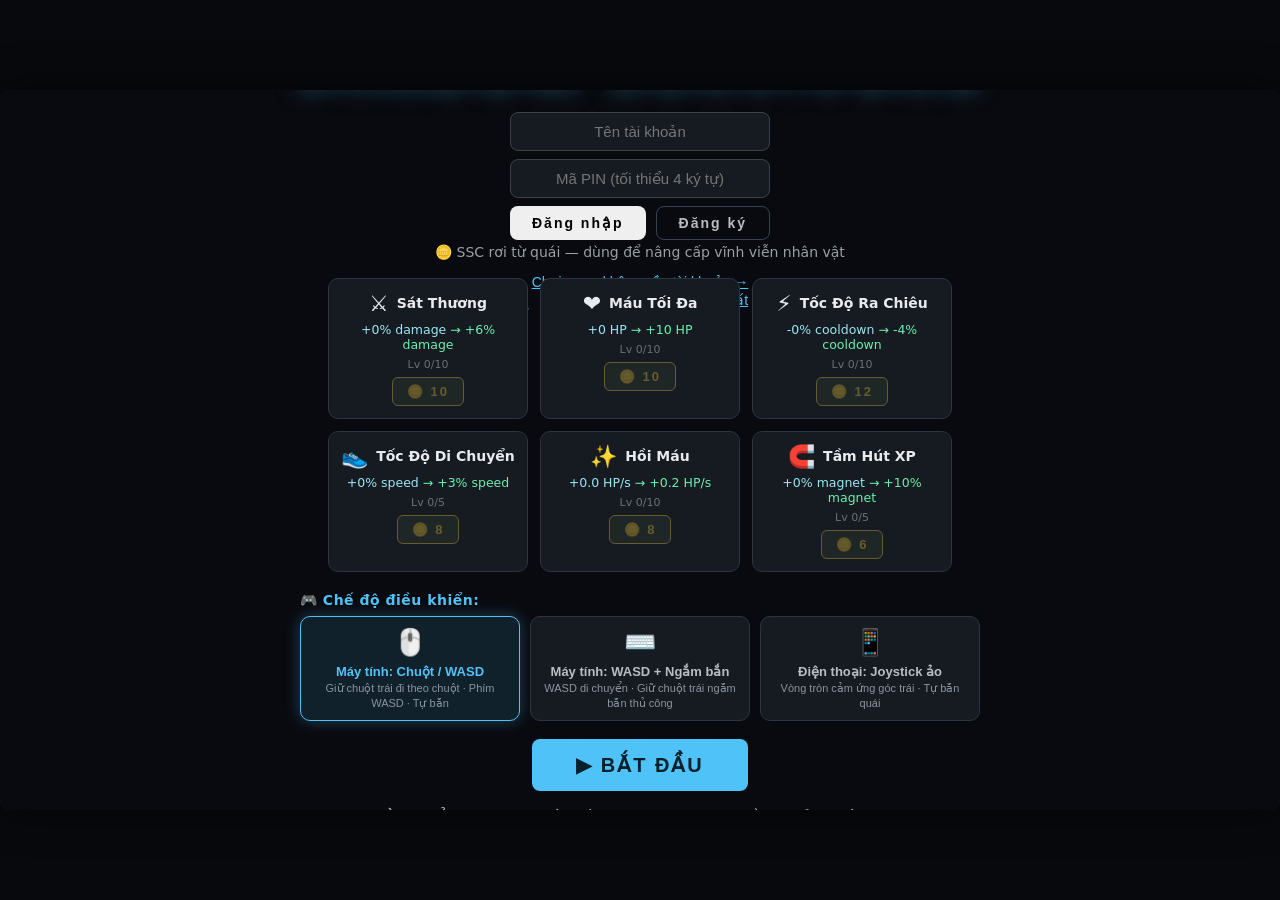
==== index.html @ b8d8a04b "Add files via upload" ====
<!DOCTYPE html>
<html lang="vi">
<head>
  <meta charset="UTF-8" />
  <meta name="viewport" content="width=device-width, initial-scale=1.0" />
  <title>Shadow Survivors — 2D Survival</title>
  <link rel="stylesheet" href="css/style.css" />
</head>
<body>
  <div id="game-wrap">
    <canvas id="game" width="1280" height="720"></canvas>

    <!-- Nút Tạm dừng trên HUD (đặc biệt tiện lợi cho Mobile) -->
    <button id="btn-mobile-pause" class="hud-pause-btn hidden" title="Tạm dừng / Tiếp tục">⏸️</button>

    <!-- Vòng tròn điều khiển ảo (Virtual Joystick) cho Điện thoại -->
    <div id="joystick-zone" class="hidden">
      <div id="joystick-base">
        <div id="joystick-stick"></div>
      </div>
    </div>

    <!-- MENU CHÍNH: tài khoản + shop nâng cấp vĩnh viễn -->
    <div id="overlay-menu" class="overlay menu">
      <h1>SHADOW SURVIVORS</h1>

      <!-- Khu vực tài khoản -->
      <div id="account-panel">
        <!-- Chưa đăng nhập: form đăng nhập / đăng ký -->
        <div id="login-form">
          <input id="inp-username" placeholder="Tên tài khoản" maxlength="16" autocomplete="off" />
          <input id="inp-pin" type="password" placeholder="Mã PIN (tối thiểu 4 ký tự)" maxlength="8" />
          <div class="auth-buttons">
            <button id="btn-login" class="btn small">Đăng nhập</button>
            <button id="btn-register" class="btn small ghost">Đăng ký</button>
          </div>
          <p id="auth-msg"></p>
          <button id="btn-guest" class="link-btn">Chơi ngay, không cần tài khoản →</button>
        </div>

        <!-- Đã đăng nhập: thông tin + SSC -->
        <div id="account-info" class="hidden">
          <span class="acc-line">
            👤 <b id="acc-name"></b>
            &nbsp;·&nbsp;
            <span class="ssc-badge">🪙 <b id="acc-ssc">0</b> SSC</span>
          </span>
          <button id="btn-logout" class="link-btn">Đăng xuất</button>
        </div>
      </div>

      <!-- Shop nâng cấp vĩnh viễn -->
      <p class="sub" id="shop-note">🪙 SSC rơi từ quái — dùng để nâng cấp vĩnh viễn nhân vật</p>
      <div id="meta-shop"></div>

      <!-- Tùy chọn Chế độ Điều khiển -->
      <div id="control-selector">
        <span class="control-title">🎮 Chế độ điều khiển:</span>
        <div class="control-grid">
          <button type="button" class="ctrl-card" data-mode="mouse_wasd">
            <span class="ctrl-icon">🖱️</span>
            <div class="ctrl-body">
              <span class="ctrl-name">Máy tính: Chuột / WASD</span>
              <span class="ctrl-desc">Giữ chuột trái đi theo chuột · Phím WASD · Tự bắn</span>
            </div>
          </button>
          <button type="button" class="ctrl-card" data-mode="wasd_aim">
            <span class="ctrl-icon">⌨️</span>
            <div class="ctrl-body">
              <span class="ctrl-name">Máy tính: WASD + Ngắm bắn</span>
              <span class="ctrl-desc">WASD di chuyển · Giữ chuột trái ngắm bắn thủ công</span>
            </div>
          </button>
          <button type="button" class="ctrl-card" data-mode="touch_joystick">
            <span class="ctrl-icon">📱</span>
            <div class="ctrl-body">
              <span class="ctrl-name">Điện thoại: Joystick ảo</span>
              <span class="ctrl-desc">Vòng tròn cảm ứng góc trái · Tự bắn quái</span>
            </div>
          </button>
        </div>
      </div>

      <button id="btn-start" class="btn primary">▶ BẮT ĐẦU</button>

      <ul class="guide">
        <li><b>Điều khiển:</b> Đi theo chuột trái / WASD (PC) hoặc Cần gạt ảo (Điện thoại)</li>
        <li><b>P / Esc / Nút ⏸️</b> — Tạm dừng · <b>Skills ⚡💥🌀⏳</b> — Tự kích hoạt khi học từ Level Up</li>
      </ul>
    </div>

    <!-- Bảng chọn nâng cấp khi lên cấp -->
    <div id="overlay-levelup" class="overlay hidden">
      <h2>⬆️ LEVEL UP!</h2>
      <p class="sub">Chọn 1 trong 3 nâng cấp</p>
      <div id="upgrade-cards"></div>
      <p class="hint">Nhấn <b>1</b> / <b>2</b> / <b>3</b> để chọn nhanh</p>
    </div>

    <!-- Màn hình Game Over -->
    <div id="overlay-gameover" class="overlay hidden">
      <h1 class="danger">GAME OVER</h1>
      <p id="go-stats"></p>
      <div class="go-buttons">
        <button id="btn-restart" class="btn primary">CHƠI LẠI</button>
        <button id="btn-menu" class="btn ghost">🏠 VỀ MENU</button>
      </div>
    </div>
  </div>

  <!-- Thứ tự load script quan trọng: config -> utils -> input -> entities -> systems -> ui -> game -->
  <script src="js/config.js"></script>
  <script src="js/utils.js"></script>
  <script src="js/input.js"></script>
  <script src="js/systems/sprites.js"></script>
  <script src="js/entities/projectile.js"></script>
  <script src="js/entities/gem.js"></script>
  <script src="js/entities/coin.js"></script>
  <script src="js/entities/enemy.js"></script>
  <script src="js/entities/player.js"></script>
  <script src="js/systems/spawner.js"></script>
  <script src="js/systems/skills.js"></script>
  <script src="js/systems/meta.js"></script>
  <script src="js/systems/save.js"></script>
  <script src="js/systems/upgrades.js"></script>
  <script src="js/ui.js"></script>
  <script src="js/game.js"></script>
</body>
</html>
---- css/style.css ----
* {
  margin: 0;
  padding: 0;
  box-sizing: border-box;
}

body {
  background: #07090d;
  color: #e8eaed;
  font-family: "Segoe UI", system-ui, sans-serif;
  min-height: 100vh;
  display: flex;
  align-items: center;
  justify-content: center;
  overflow: hidden;
}

#game-wrap {
  position: relative;
  touch-action: none;
  user-select: none;
  -webkit-user-select: none;
}

canvas {
  display: block;
  background: #101418;
  border-radius: 10px;
  box-shadow: 0 0 40px rgba(0, 0, 0, 0.6);
  /* Giữ tỉ lệ 16:9, fit vừa cửa sổ */
  width: min(100vw, calc(100vh * 16 / 9));
  height: auto;
  cursor: crosshair;
  touch-action: none;
}

/* ===== Overlay chung (start / levelup / gameover) ===== */
.overlay {
  position: absolute;
  inset: 0;
  z-index: 10;
  display: flex;
  flex-direction: column;
  align-items: center;
  justify-content: center;
  gap: 18px;
  text-align: center;
  background: rgba(8, 10, 14, 0.88);
  border-radius: 10px;
  padding: 24px;
}

.overlay.hidden {
  display: none;
}

.overlay h1 {
  font-size: 52px;
  letter-spacing: 4px;
  text-shadow: 0 0 24px rgba(79, 195, 247, 0.5);
}

.overlay h1.danger {
  color: #ff5252;
  text-shadow: 0 0 24px rgba(255, 82, 82, 0.5);
}

.overlay h2 {
  font-size: 40px;
  color: #ffd54f;
}

.sub {
  color: #9aa0a6;
  font-size: 17px;
}

.hint {
  color: #6b7075;
  font-size: 14px;
}

.guide {
  list-style: none;
  color: #b8bdc2;
  font-size: 15px;
  line-height: 1.9;
}

.btn {
  padding: 14px 44px;
  font-size: 20px;
  font-weight: bold;
  letter-spacing: 2px;
  border: none;
  border-radius: 8px;
  cursor: pointer;
  transition: transform 0.12s ease, box-shadow 0.12s ease;
}

.btn.primary {
  background: #4fc3f7;
  color: #06202c;
}

.btn.primary:hover {
  transform: scale(1.06);
  box-shadow: 0 0 24px rgba(79, 195, 247, 0.6);
}

/* ===== Thẻ nâng cấp (Level Up) ===== */
#upgrade-cards {
  display: flex;
  gap: 18px;
  margin: 10px 0;
}

.card {
  width: 210px;
  padding: 22px 16px;
  display: flex;
  flex-direction: column;
  align-items: center;
  gap: 10px;
  background: #161b22;
  border: 2px solid #2c3440;
  border-radius: 12px;
  color: #e8eaed;
  cursor: pointer;
  transition: transform 0.12s ease, border-color 0.12s ease, box-shadow 0.12s ease;
}

.card:hover {
  transform: translateY(-6px);
  border-color: #4fc3f7;
  box-shadow: 0 8px 30px rgba(79, 195, 247, 0.25);
}

.card-key {
  font-size: 12px;
  color: #6b7075;
  border: 1px solid #3a424e;
  border-radius: 4px;
  padding: 2px 8px;
}

.card-icon {
  font-size: 40px;
}

.card-name {
  font-size: 18px;
  font-weight: bold;
}

.card-desc {
  font-size: 14px;
  color: #9aa0a6;
  line-height: 1.5;
}

/* ================= MENU CHÍNH (tài khoản + shop SSC) ================= */
.overlay.menu {
  gap: 12px;
  overflow-y: auto;
}

#account-panel {
  min-height: 120px;
}

#login-form {
  display: flex;
  flex-direction: column;
  align-items: center;
  gap: 8px;
}

#login-form input {
  width: 260px;
  padding: 10px 14px;
  font-size: 15px;
  color: #e8eaed;
  background: #161b22;
  border: 1px solid #3a424e;
  border-radius: 8px;
  outline: none;
  text-align: center;
}

#login-form input:focus {
  border-color: #4fc3f7;
}

.auth-buttons {
  display: flex;
  gap: 10px;
}

.btn.small {
  padding: 8px 22px;
  font-size: 14px;
}

.btn.ghost {
  background: transparent;
  color: #b8bdc2;
  border: 1px solid #3a424e;
}

.btn.ghost:hover {
  color: #fff;
  border-color: #4fc3f7;
}

.auth-buttons .btn.small.ghost {
  background: transparent;
  color: #b8bdc2;
  border: 1px solid #3a424e;
}

#auth-msg {
  min-height: 18px;
  color: #ff8a80;
  font-size: 13px;
}

.link-btn {
  background: none;
  border: none;
  color: #4fc3f7;
  font-size: 14px;
  cursor: pointer;
  text-decoration: underline;
}

.link-btn:hover {
  color: #8ad9ff;
}

#account-info {
  display: flex;
  align-items: center;
  gap: 18px;
  font-size: 17px;
}

.acc-line .ssc-badge {
  color: #ffd54f;
  background: rgba(255, 213, 79, 0.12);
  border: 1px solid rgba(255, 213, 79, 0.4);
  border-radius: 20px;
  padding: 3px 14px;
}

#shop-note {
  font-size: 14px;
}

#meta-shop {
  display: grid;
  grid-template-columns: repeat(3, 200px);
  gap: 12px;
  margin: 6px 0 4px;
}

.shop-card {
  display: flex;
  flex-direction: column;
  align-items: center;
  gap: 6px;
  padding: 12px 10px;
  background: #161b22;
  border: 1px solid #2c3440;
  border-radius: 10px;
}

.shop-card .shop-head {
  display: flex;
  align-items: center;
  gap: 8px;
}

.shop-icon {
  font-size: 22px;
}

.shop-name {
  font-weight: bold;
  font-size: 14px;
}

.shop-effect {
  font-size: 12.5px;
  color: #9ae6f2;
}

.shop-effect .next {
  color: #69f0ae;
}

.shop-lv {
  font-size: 11px;
  color: #6b7075;
}

.btn.buy {
  padding: 6px 14px;
  font-size: 13px;
  background: #2e3b2e;
  color: #ffd54f;
  border: 1px solid #ffd54f;
  border-radius: 6px;
}

.btn.buy:hover:not(:disabled) {
  background: #ffd54f;
  color: #201a00;
}

.btn.buy:disabled {
  opacity: 0.35;
  cursor: not-allowed;
}

.shop-card.maxed .btn.buy {
  border-color: #69f0ae;
  color: #69f0ae;
}

#overlay-gameover .gold {
  color: #ffd54f;
}

#overlay-gameover .warn {
  color: #ff8a80;
  font-size: 13px;
}

.go-buttons {
  display: flex;
  gap: 14px;
}

/* ===== TÙY CHỌN CHẾ ĐỘ ĐIỀU KHIỂN (Menu) ===== */
#control-selector {
  width: 100%;
  max-width: 680px;
  display: flex;
  flex-direction: column;
  gap: 8px;
  margin: 4px 0 6px;
}

.control-title {
  font-size: 14px;
  font-weight: bold;
  color: #4fc3f7;
  text-align: left;
  letter-spacing: 0.5px;
}

.control-grid {
  display: grid;
  grid-template-columns: repeat(3, 1fr);
  gap: 10px;
}

.ctrl-card {
  background: #161b22;
  border: 1.5px solid #2c3440;
  border-radius: 10px;
  padding: 10px 8px;
  cursor: pointer;
  display: flex;
  flex-direction: column;
  align-items: center;
  gap: 6px;
  text-align: center;
  color: #b8bdc2;
  transition: all 0.15s ease;
  user-select: none;
}

.ctrl-card:hover {
  border-color: #4fc3f7;
  color: #fff;
  transform: translateY(-2px);
}

.ctrl-card.active {
  border-color: #4fc3f7;
  background: rgba(79, 195, 247, 0.12);
  color: #ffffff;
  box-shadow: 0 0 16px rgba(79, 195, 247, 0.3);
}

.ctrl-card .ctrl-icon {
  font-size: 26px;
}

.ctrl-card .ctrl-name {
  display: block;
  font-size: 13px;
  font-weight: bold;
  margin-bottom: 2px;
}

.ctrl-card.active .ctrl-name {
  color: #4fc3f7;
}

.ctrl-card .ctrl-desc {
  display: block;
  font-size: 11px;
  color: #8b949e;
  line-height: 1.35;
}

/* ===== VÒNG TRÒN ĐIỀU KHIỂN ẢO (VIRTUAL JOYSTICK CHO ĐIỆN THOẠI) ===== */
#joystick-zone {
  position: absolute;
  bottom: 24px;
  left: 24px;
  width: 160px;
  height: 160px;
  z-index: 9;
  user-select: none;
  -webkit-user-select: none;
  touch-action: none;
  pointer-events: auto;
  display: flex;
  align-items: center;
  justify-content: center;
}

#joystick-zone.hidden {
  display: none !important;
}

#joystick-base {
  width: 126px;
  height: 126px;
  border-radius: 50%;
  background: radial-gradient(circle, rgba(79, 195, 247, 0.15) 0%, rgba(16, 20, 24, 0.72) 75%);
  border: 2px solid rgba(79, 195, 247, 0.45);
  box-shadow: 0 0 20px rgba(79, 195, 247, 0.25), inset 0 0 16px rgba(0, 0, 0, 0.6);
  display: flex;
  align-items: center;
  justify-content: center;
  position: relative;
  backdrop-filter: blur(4px);
  -webkit-backdrop-filter: blur(4px);
  pointer-events: none;
}

#joystick-stick {
  width: 52px;
  height: 52px;
  border-radius: 50%;
  background: radial-gradient(circle, #80d8ff 0%, #0288d1 70%, #01579b 100%);
  border: 2px solid #ffffff;
  box-shadow: 0 0 14px rgba(2, 136, 209, 0.85);
  position: absolute;
  pointer-events: none;
  transform: translate(0px, 0px);
  will-change: transform;
}

/* ===== NÚT TẠM DỪNG TRÊN HUD ===== */
.hud-pause-btn {
  position: absolute;
  top: 14px;
  right: 14px;
  width: 44px;
  height: 44px;
  border-radius: 8px;
  background: rgba(22, 27, 34, 0.82);
  border: 1px solid rgba(255, 255, 255, 0.25);
  color: #fff;
  font-size: 20px;
  cursor: pointer;
  z-index: 9;
  display: flex;
  align-items: center;
  justify-content: center;
  backdrop-filter: blur(4px);
  transition: transform 0.1s ease, border-color 0.1s ease, background 0.15s ease;
  user-select: none;
  touch-action: manipulation;
}

.hud-pause-btn:hover {
  transform: scale(1.08);
  border-color: #4fc3f7;
  background: rgba(30, 40, 50, 0.95);
}

.hud-pause-btn.hidden {
  display: none !important;
}

/* ===== RESPONSIVE TRÊN MÀN HÌNH NHỎ / MOBILE ===== */
@media (max-width: 768px) {
  .overlay {
    padding: 14px 10px;
    gap: 12px;
  }

  .overlay h1 {
    font-size: 32px;
    letter-spacing: 2px;
  }

  .control-grid {
    grid-template-columns: 1fr;
    gap: 8px;
  }

  .ctrl-card {
    flex-direction: row;
    text-align: left;
    padding: 8px 12px;
    gap: 12px;
  }

  .ctrl-card .ctrl-icon {
    font-size: 22px;
  }

  #meta-shop {
    grid-template-columns: repeat(2, 1fr);
    max-width: 100%;
  }

  #upgrade-cards {
    flex-direction: column;
    align-items: center;
    gap: 10px;
  }

  .card {
    width: 90%;
    max-width: 320px;
    padding: 12px 14px;
  }

  #joystick-zone {
    bottom: 16px;
    left: 16px;
    width: 140px;
    height: 140px;
  }

  #joystick-base {
    width: 110px;
    height: 110px;
  }

  #joystick-stick {
    width: 44px;
    height: 44px;
  }
}
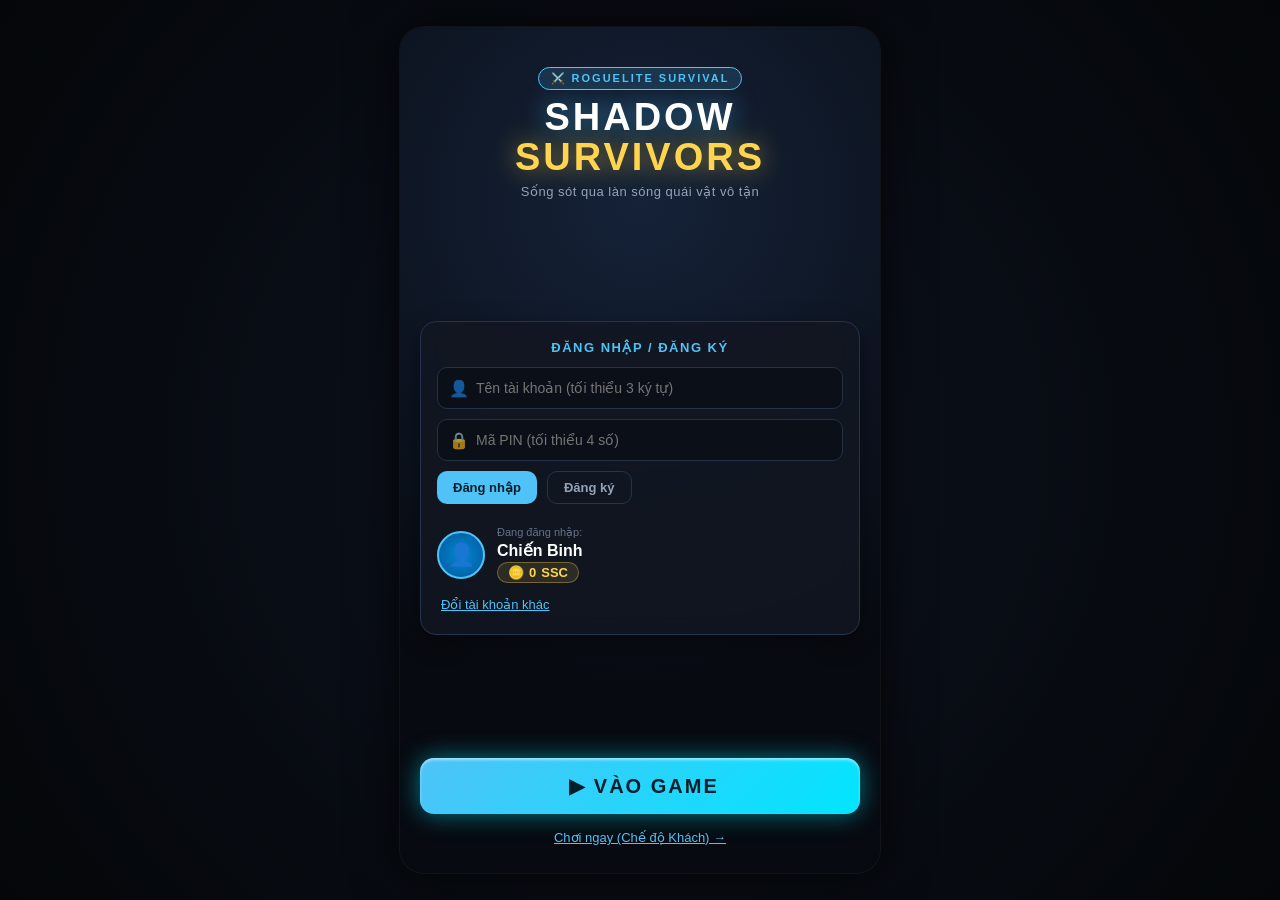
==== commit 4c672790: "Cap nhat game: 2026-10-16 22:56:57" ====
--- a/index.html
+++ b/index.html
@@ -1,129 +1,477 @@
-<!DOCTYPE html>
-<html lang="vi">
-<head>
-  <meta charset="UTF-8" />
-  <meta name="viewport" content="width=device-width, initial-scale=1.0" />
-  <title>Shadow Survivors — 2D Survival</title>
-  <link rel="stylesheet" href="css/style.css" />
-</head>
-<body>
-  <div id="game-wrap">
-    <canvas id="game" width="1280" height="720"></canvas>
-
-    <!-- Nút Tạm dừng trên HUD (đặc biệt tiện lợi cho Mobile) -->
-    <button id="btn-mobile-pause" class="hud-pause-btn hidden" title="Tạm dừng / Tiếp tục">⏸️</button>
-
-    <!-- Vòng tròn điều khiển ảo (Virtual Joystick) cho Điện thoại -->
-    <div id="joystick-zone" class="hidden">
-      <div id="joystick-base">
-        <div id="joystick-stick"></div>
-      </div>
-    </div>
-
-    <!-- MENU CHÍNH: tài khoản + shop nâng cấp vĩnh viễn -->
-    <div id="overlay-menu" class="overlay menu">
-      <h1>SHADOW SURVIVORS</h1>
-
-      <!-- Khu vực tài khoản -->
-      <div id="account-panel">
-        <!-- Chưa đăng nhập: form đăng nhập / đăng ký -->
-        <div id="login-form">
-          <input id="inp-username" placeholder="Tên tài khoản" maxlength="16" autocomplete="off" />
-          <input id="inp-pin" type="password" placeholder="Mã PIN (tối thiểu 4 ký tự)" maxlength="8" />
-          <div class="auth-buttons">
-            <button id="btn-login" class="btn small">Đăng nhập</button>
-            <button id="btn-register" class="btn small ghost">Đăng ký</button>
-          </div>
-          <p id="auth-msg"></p>
-          <button id="btn-guest" class="link-btn">Chơi ngay, không cần tài khoản →</button>
-        </div>
-
-        <!-- Đã đăng nhập: thông tin + SSC -->
-        <div id="account-info" class="hidden">
-          <span class="acc-line">
-            👤 <b id="acc-name"></b>
-            &nbsp;·&nbsp;
-            <span class="ssc-badge">🪙 <b id="acc-ssc">0</b> SSC</span>
-          </span>
-          <button id="btn-logout" class="link-btn">Đăng xuất</button>
-        </div>
-      </div>
-
-      <!-- Shop nâng cấp vĩnh viễn -->
-      <p class="sub" id="shop-note">🪙 SSC rơi từ quái — dùng để nâng cấp vĩnh viễn nhân vật</p>
-      <div id="meta-shop"></div>
-
-      <!-- Tùy chọn Chế độ Điều khiển -->
-      <div id="control-selector">
-        <span class="control-title">🎮 Chế độ điều khiển:</span>
-        <div class="control-grid">
-          <button type="button" class="ctrl-card" data-mode="mouse_wasd">
-            <span class="ctrl-icon">🖱️</span>
-            <div class="ctrl-body">
-              <span class="ctrl-name">Máy tính: Chuột / WASD</span>
-              <span class="ctrl-desc">Giữ chuột trái đi theo chuột · Phím WASD · Tự bắn</span>
-            </div>
-          </button>
-          <button type="button" class="ctrl-card" data-mode="wasd_aim">
-            <span class="ctrl-icon">⌨️</span>
-            <div class="ctrl-body">
-              <span class="ctrl-name">Máy tính: WASD + Ngắm bắn</span>
-              <span class="ctrl-desc">WASD di chuyển · Giữ chuột trái ngắm bắn thủ công</span>
-            </div>
-          </button>
-          <button type="button" class="ctrl-card" data-mode="touch_joystick">
-            <span class="ctrl-icon">📱</span>
-            <div class="ctrl-body">
-              <span class="ctrl-name">Điện thoại: Joystick ảo</span>
-              <span class="ctrl-desc">Vòng tròn cảm ứng góc trái · Tự bắn quái</span>
-            </div>
-          </button>
-        </div>
-      </div>
-
-      <button id="btn-start" class="btn primary">▶ BẮT ĐẦU</button>
-
-      <ul class="guide">
-        <li><b>Điều khiển:</b> Đi theo chuột trái / WASD (PC) hoặc Cần gạt ảo (Điện thoại)</li>
-        <li><b>P / Esc / Nút ⏸️</b> — Tạm dừng · <b>Skills ⚡💥🌀⏳</b> — Tự kích hoạt khi học từ Level Up</li>
-      </ul>
-    </div>
-
-    <!-- Bảng chọn nâng cấp khi lên cấp -->
-    <div id="overlay-levelup" class="overlay hidden">
-      <h2>⬆️ LEVEL UP!</h2>
-      <p class="sub">Chọn 1 trong 3 nâng cấp</p>
-      <div id="upgrade-cards"></div>
-      <p class="hint">Nhấn <b>1</b> / <b>2</b> / <b>3</b> để chọn nhanh</p>
-    </div>
-
-    <!-- Màn hình Game Over -->
-    <div id="overlay-gameover" class="overlay hidden">
-      <h1 class="danger">GAME OVER</h1>
-      <p id="go-stats"></p>
-      <div class="go-buttons">
-        <button id="btn-restart" class="btn primary">CHƠI LẠI</button>
-        <button id="btn-menu" class="btn ghost">🏠 VỀ MENU</button>
-      </div>
-    </div>
-  </div>
-
-  <!-- Thứ tự load script quan trọng: config -> utils -> input -> entities -> systems -> ui -> game -->
-  <script src="js/config.js"></script>
-  <script src="js/utils.js"></script>
-  <script src="js/input.js"></script>
-  <script src="js/systems/sprites.js"></script>
-  <script src="js/entities/projectile.js"></script>
-  <script src="js/entities/gem.js"></script>
-  <script src="js/entities/coin.js"></script>
-  <script src="js/entities/enemy.js"></script>
-  <script src="js/entities/player.js"></script>
-  <script src="js/systems/spawner.js"></script>
-  <script src="js/systems/skills.js"></script>
-  <script src="js/systems/meta.js"></script>
-  <script src="js/systems/save.js"></script>
-  <script src="js/systems/upgrades.js"></script>
-  <script src="js/ui.js"></script>
-  <script src="js/game.js"></script>
-</body>
-</html>
+<!DOCTYPE html>
+<html lang="vi">
+<head>
+  <meta charset="UTF-8" />
+  <meta name="viewport" content="width=device-width, initial-scale=1.0, maximum-scale=1.0, user-scalable=no, viewport-fit=cover" />
+  <title>Shadow Survivors — 2D Survival</title>
+  <link rel="stylesheet" href="css/style.css" />
+</head>
+<body>
+  <div id="game-app">
+
+    <!-- ══════════════════════════════════════════════════════ -->
+    <!-- 1. MÀN HÌNH CHỜ / ĐĂNG NHẬP (SPLASH SCREEN)          -->
+    <!-- ══════════════════════════════════════════════════════ -->
+    <div id="screen-splash" class="screen">
+      <div class="splash-content">
+        <!-- Logo game -->
+        <div class="game-logo">
+          <div class="logo-badge">⚔️ ROGUELITE SURVIVAL</div>
+          <h1 class="logo-title">SHADOW<br><span class="highlight">SURVIVORS</span></h1>
+          <p class="logo-sub">Sống sót qua làn sóng quái vật vô tận</p>
+        </div>
+
+        <!-- Khung tài khoản -->
+        <div id="splash-account-box" class="account-card">
+          <!-- Form đăng nhập / đăng ký -->
+          <div id="login-form">
+            <h3 class="box-title">ĐĂNG NHẬP / ĐĂNG KÝ</h3>
+            <div class="input-group">
+              <span class="input-icon">👤</span>
+              <input id="inp-username" placeholder="Tên tài khoản (tối thiểu 3 ký tự)" maxlength="16" autocomplete="off" />
+            </div>
+            <div class="input-group">
+              <span class="input-icon">🔒</span>
+              <input id="inp-pin" type="password" placeholder="Mã PIN (tối thiểu 4 số)" maxlength="8" />
+            </div>
+            <div class="auth-actions">
+              <button id="btn-login" class="btn primary small">Đăng nhập</button>
+              <button id="btn-register" class="btn ghost small">Đăng ký</button>
+            </div>
+            <p id="auth-msg"></p>
+          </div>
+
+          <!-- Trạng thái đã đăng nhập -->
+          <div id="account-info" class="hidden">
+            <div class="acc-profile">
+              <div class="acc-avatar">👤</div>
+              <div class="acc-details">
+                <span class="acc-label">Đang đăng nhập:</span>
+                <b id="acc-name" class="acc-name">Chiến Binh</b>
+                <span class="ssc-pill">🪙 <b id="acc-ssc">0</b> SSC</span>
+              </div>
+            </div>
+            <button id="btn-logout" class="link-btn">Đổi tài khoản khác</button>
+          </div>
+        </div>
+
+        <!-- Nút chính vào game -->
+        <div class="splash-actions">
+          <button id="btn-enter-lobby" class="btn cta-large">
+            <span class="cta-shine"></span>
+            ▶ VÀO GAME
+          </button>
+          <button id="btn-guest" class="link-btn guest-btn">Chơi ngay (Chế độ Khách) →</button>
+        </div>
+      </div>
+    </div>
+
+    <!-- ══════════════════════════════════════════════════════ -->
+    <!-- 2. SẢNH CHÍNH VỚI 5 TAB Ở ĐÁY (LOBBY HUB)             -->
+    <!-- ══════════════════════════════════════════════════════ -->
+    <div id="screen-lobby" class="screen hidden">
+      <!-- Top Bar: Thông tin người chơi & tiền tệ -->
+      <header class="lobby-header">
+        <div class="header-user">
+          <div class="header-avatar">👤</div>
+          <div class="header-user-info">
+            <span id="lobby-username" class="user-name">Chiến Binh</span>
+            <span class="user-rank">Cấp 1 · Tân thủ</span>
+          </div>
+        </div>
+        <div class="header-stats">
+          <div class="stat-pill ssc-pill">
+            <span class="stat-icon">🪙</span>
+            <b id="lobby-ssc">0</b>
+          </div>
+          <button id="btn-settings-open" class="icon-btn" title="Cài đặt">⚙️</button>
+        </div>
+      </header>
+
+      <!-- Nội dung 5 Tab chính -->
+      <main class="lobby-content">
+
+        <!-- TAB 1: SHOP (CỬA HÀNG) -->
+        <section id="tab-shop" class="tab-panel hidden">
+          <div class="panel-header">
+            <h2>🛒 CỬA HÀNG NÂNG CẤP</h2>
+            <p class="panel-desc">Dùng coin 🪙 SSC nhặt từ quái để nâng cấp vĩnh viễn</p>
+          </div>
+
+          <!-- Rương may mắn hàng ngày -->
+          <div class="shop-lucky-chest">
+            <div class="chest-icon">🎁</div>
+            <div class="chest-info">
+              <b>Rương Báu Miễn Phí</b>
+              <small id="chest-status">Nhận ngẫu nhiên 15 ~ 50 SSC mỗi ngày</small>
+            </div>
+            <button id="btn-claim-chest" class="btn small primary">MỞ RƯƠNG</button>
+          </div>
+
+          <!-- Danh sách thẻ nâng cấp vĩnh viễn -->
+          <div id="meta-shop" class="shop-grid"></div>
+        </section>
+
+        <!-- TAB 2: TRANG BỊ (EQUIPMENT) -->
+        <section id="tab-equip" class="tab-panel hidden">
+          <div class="panel-header">
+            <h2>🛡️ TRANG BỊ & CHỈ SỐ</h2>
+            <p class="panel-desc">Trang bị cường hóa sức mạnh khởi đầu của nhân vật</p>
+          </div>
+
+          <!-- Tổng quan nhân vật -->
+          <div class="equip-character-preview">
+            <div class="character-circle">
+              <span class="char-avatar">🧙‍♂️</span>
+              <div class="circle-halo"></div>
+            </div>
+            <div class="char-summary">
+              <h3>Bóng Đêm Hộ Vệ</h3>
+              <p>Chiến binh bóng tối mang sức mạnh hủy diệt</p>
+            </div>
+          </div>
+
+          <!-- 4 Ô trang bị -->
+          <div class="equip-slots">
+            <div class="slot-card active">
+              <span class="slot-icon">🗡️</span>
+              <div class="slot-info">
+                <b>Kiếm Hắc Ám</b>
+                <small>Vũ khí chính · ST +12</small>
+              </div>
+              <span class="slot-tag">Trang bị</span>
+            </div>
+            <div class="slot-card active">
+              <span class="slot-icon">🛡️</span>
+              <div class="slot-info">
+                <b>Áo Giáp Thép</b>
+                <small>Giáp ngực · Máu +100</small>
+              </div>
+              <span class="slot-tag">Trang bị</span>
+            </div>
+            <div class="slot-card">
+              <span class="slot-icon">💍</span>
+              <div class="slot-info">
+                <b>Nhẫn Gió Nhẹ</b>
+                <small>Phụ kiện · Tốc độ +10%</small>
+              </div>
+              <span class="slot-tag green">Đang bật</span>
+            </div>
+            <div class="slot-card">
+              <span class="slot-icon">📿</span>
+              <div class="slot-info">
+                <b>Bùa Hút Hồn</b>
+                <small>Dây chuyền · Tầm hút +20%</small>
+              </div>
+              <span class="slot-tag green">Đang bật</span>
+            </div>
+          </div>
+        </section>
+
+        <!-- TAB 3: CHIẾN ĐẤU (BATTLE - TAB MẶC ĐỊNH) -->
+        <section id="tab-battle" class="tab-panel">
+          <div class="battle-hero-card">
+            <div class="map-badge">ẢI 1 · RỪNG BÓNG ĐÊM</div>
+            <div class="battle-stage-visual">
+              <div class="stage-portal">
+                <span class="portal-boss">👾</span>
+                <span class="portal-char">🧙‍♂️</span>
+              </div>
+            </div>
+            <div class="stage-info">
+              <h3>Mục Tiêu Sống Sót: 10 Phút</h3>
+              <p>Boss khổng lồ xuất hiện ở các phút <b>2</b>, <b>5</b> và <b>8</b>!</p>
+            </div>
+          </div>
+
+          <!-- Lựa chọn chế độ điều khiển nhanh -->
+          <div class="control-quick-select">
+            <span class="quick-title">🎮 Chế độ điều khiển:</span>
+            <div class="quick-buttons">
+              <button type="button" class="ctrl-card active" data-mode="touch_joystick">
+                <span class="ctrl-icon">📱</span>
+                <span class="ctrl-name">Joystick (Điện thoại)</span>
+              </button>
+              <button type="button" class="ctrl-card" data-mode="mouse_wasd">
+                <span class="ctrl-icon">🖱️</span>
+                <span class="ctrl-name">Chuột / WASD (PC)</span>
+              </button>
+              <button type="button" class="ctrl-card" data-mode="wasd_aim">
+                <span class="ctrl-icon">⌨️</span>
+                <span class="ctrl-name">WASD + Ngắm bắn</span>
+              </button>
+            </div>
+          </div>
+
+          <!-- Nút Xuất Trận Siêu To -->
+          <div class="battle-cta-wrap">
+            <button id="btn-start-battle" class="btn battle-start-btn">
+              <span class="sword-icon">⚔️</span>
+              <span class="btn-text">
+                <b>XUẤT TRẬN</b>
+                <small>Bắt đầu cuộc chiến sinh tồn</small>
+              </span>
+            </button>
+          </div>
+        </section>
+
+        <!-- TAB 4: KỸ NĂNG (SKILLS) -->
+        <section id="tab-skills" class="tab-panel hidden">
+          <div class="panel-header">
+            <h2>⚡ THƯ VIỆN KỸ NĂNG</h2>
+            <p class="panel-desc">Các chiêu thức bí truyền xuất hiện khi lên cấp trong trận</p>
+          </div>
+
+          <div class="skills-catalog">
+            <div class="skill-entry">
+              <div class="skill-entry-icon">⚡</div>
+              <div class="skill-entry-body">
+                <div class="skill-entry-title">
+                  <b>Sét Dây Chuyền</b>
+                  <span class="skill-max">Tối đa Lv.5</span>
+                </div>
+                <p>Tự động phóng tia sét giật nảy qua nhiều mục tiêu quái vật gần nhau mỗi 4 giây.</p>
+              </div>
+            </div>
+            <div class="skill-entry">
+              <div class="skill-entry-icon">💥</div>
+              <div class="skill-entry-body">
+                <div class="skill-entry-title">
+                  <b>Sóng Xung Kích</b>
+                  <span class="skill-max">Tối đa Lv.5</span>
+                </div>
+                <p>Phát ra một luồng sóng chấn động đẩy văng và gây sát thương lớn lên quái áp sát.</p>
+              </div>
+            </div>
+            <div class="skill-entry">
+              <div class="skill-entry-icon">🌀</div>
+              <div class="skill-entry-body">
+                <div class="skill-entry-title">
+                  <b>Lỗ Đen Không Gian</b>
+                  <span class="skill-max">Tối đa Lv.5</span>
+                </div>
+                <p>Mở một hố đen hút toàn bộ quái vật trong khu vực lại gần rồi phát nổ hủy diệt.</p>
+              </div>
+            </div>
+            <div class="skill-entry">
+              <div class="skill-entry-icon">⏳</div>
+              <div class="skill-entry-body">
+                <div class="skill-entry-title">
+                  <b>Dòng Chảy Thời Gian</b>
+                  <span class="skill-max">Tối đa Lv.5</span>
+                </div>
+                <p>Bóp nghẹt thời gian, làm chậm 60% toàn bộ chuyển động của quái vật trên bản đồ.</p>
+              </div>
+            </div>
+            <div class="skill-entry">
+              <div class="skill-entry-icon">🔮</div>
+              <div class="skill-entry-body">
+                <div class="skill-entry-title">
+                  <b>Búp Bê Voodoo</b>
+                  <span class="skill-max">Tối đa Lv.5</span>
+                </div>
+                <p>Nguyền rủa: Khi 1 quái vật chết, kẻ địch đứng gần nó nhất cũng phải gánh thêm sát thương.</p>
+              </div>
+            </div>
+            <div class="skill-entry">
+              <div class="skill-entry-icon">🩸</div>
+              <div class="skill-entry-body">
+                <div class="skill-entry-title">
+                  <b>Hợp Đồng Máu</b>
+                  <span class="skill-max">Tối đa Lv.3</span>
+                </div>
+                <p>Đánh đổi sinh mệnh: Giảm 15% Max HP để nhận lấy tăng vọt 35% toàn bộ sát thương đạn!</p>
+              </div>
+            </div>
+          </div>
+        </section>
+
+        <!-- TAB 5: SỰ KIỆN (EVENT) -->
+        <section id="tab-event" class="tab-panel hidden">
+          <div class="panel-header">
+            <h2>🎁 SỰ KIỆN & ĐIỂM DANH</h2>
+            <p class="panel-desc">Hoàn thành nhiệm vụ nhận thêm nhiều coin SSC miễn phí</p>
+          </div>
+
+          <!-- Chuỗi điểm danh -->
+          <div class="event-card">
+            <h3 class="event-title">📅 Điểm Danh Nhận Quà</h3>
+            <p class="event-sub">Điểm danh mỗi ngày nhận thưởng coin SSC miễn phí</p>
+            <div class="daily-streak">
+              <div class="day-box claimed">
+                <span class="day-num">Ngày 1</span>
+                <span class="day-reward">🪙 10</span>
+                <span class="day-check">✔</span>
+              </div>
+              <div class="day-box active" id="daily-box-today">
+                <span class="day-num">Hôm nay</span>
+                <span class="day-reward">🪙 25</span>
+                <button id="btn-daily-claim" class="btn mini primary">Nhận</button>
+              </div>
+              <div class="day-box">
+                <span class="day-num">Ngày 3</span>
+                <span class="day-reward">🪙 35</span>
+              </div>
+              <div class="day-box">
+                <span class="day-num">Ngày 4</span>
+                <span class="day-reward">🪙 50</span>
+              </div>
+              <div class="day-box special">
+                <span class="day-num">Ngày 7</span>
+                <span class="day-reward">🪙 100</span>
+              </div>
+            </div>
+          </div>
+
+          <!-- Nhiệm vụ ngày -->
+          <div class="event-card">
+            <h3 class="event-title">🎯 Nhiệm Vụ Hằng Ngày</h3>
+            <div class="quest-list">
+              <div class="quest-item">
+                <div class="quest-info">
+                  <b>Diệt 50 quái vật</b>
+                  <small>Tiêu diệt kẻ địch trong bất kỳ trận nào</small>
+                </div>
+                <span class="quest-reward">+15 SSC</span>
+              </div>
+              <div class="quest-item">
+                <div class="quest-info">
+                  <b>Sống sót 2 phút</b>
+                  <small>Chống chọi qua đợt Boss đầu tiên</small>
+                </div>
+                <span class="quest-reward">+20 SSC</span>
+              </div>
+            </div>
+          </div>
+        </section>
+
+      </main>
+
+      <!-- ══════════════════════════════════════════════════════ -->
+      <!-- THANH ĐIỀU HƯỚNG 5 TAB Ở ĐÁY (BOTTOM NAVIGATION BAR)    -->
+      <!-- ══════════════════════════════════════════════════════ -->
+      <nav class="bottom-nav">
+        <button class="nav-tab" data-tab="shop">
+          <span class="nav-icon">🛒</span>
+          <span class="nav-label">Shop</span>
+        </button>
+        <button class="nav-tab" data-tab="equip">
+          <span class="nav-icon">🛡️</span>
+          <span class="nav-label">Trang bị</span>
+        </button>
+        <button class="nav-tab nav-main active" data-tab="battle">
+          <div class="main-btn-inner">
+            <span class="nav-icon">⚔️</span>
+          </div>
+          <span class="nav-label">Chiến đấu</span>
+        </button>
+        <button class="nav-tab" data-tab="skills">
+          <span class="nav-icon">⚡</span>
+          <span class="nav-label">Kỹ năng</span>
+        </button>
+        <button class="nav-tab" data-tab="event">
+          <span class="nav-icon">🎁</span>
+          <span class="nav-label">Sự kiện</span>
+        </button>
+      </nav>
+    </div>
+
+    <!-- ══════════════════════════════════════════════════════ -->
+    <!-- 3. MÀN HÌNH TRẬN ĐẤU CANVAS (BATTLE SCREEN)          -->
+    <!-- ══════════════════════════════════════════════════════ -->
+    <div id="screen-battle" class="screen hidden">
+      <div id="canvas-container">
+        <canvas id="game" width="1280" height="720"></canvas>
+
+        <!-- Nút Tạm dừng trên HUD -->
+        <button id="btn-mobile-pause" class="hud-pause-btn" title="Tạm dừng / Tiếp tục">⏸️</button>
+
+        <!-- Vòng tròn Joystick ảo cho điện thoại -->
+        <div id="joystick-zone" class="hidden">
+          <div id="joystick-base">
+            <div id="joystick-stick"></div>
+          </div>
+        </div>
+
+        <!-- Bảng chọn nâng cấp khi Level Up -->
+        <div id="overlay-levelup" class="overlay hidden">
+          <h2>⬆️ LEVEL UP!</h2>
+          <p class="sub">Chọn 1 trong 3 nâng cấp sức mạnh</p>
+          <div id="upgrade-cards"></div>
+          <p class="hint">Chạm vào thẻ hoặc nhấn phím <b>1</b> / <b>2</b> / <b>3</b></p>
+        </div>
+
+        <!-- Màn hình Game Over -->
+        <div id="overlay-gameover" class="overlay hidden">
+          <h1 class="danger">GAME OVER</h1>
+          <p id="go-stats"></p>
+          <div class="go-buttons">
+            <button id="btn-restart" class="btn primary">CHƠI LẠI</button>
+            <button id="btn-menu" class="btn ghost">🏠 VỀ SẢNH</button>
+          </div>
+        </div>
+      </div>
+    </div>
+
+    <!-- ══════════════════════════════════════════════════════ -->
+    <!-- 4. MODAL CÀI ĐẶT (SETTINGS POPUP)                     -->
+    <!-- ══════════════════════════════════════════════════════ -->
+    <div id="modal-settings" class="modal-backdrop hidden">
+      <div class="modal-card">
+        <div class="modal-header">
+          <h3>⚙️ CÀI ĐẶT TRÒ CHƠI</h3>
+          <button id="btn-settings-close" class="close-btn">&times;</button>
+        </div>
+        <div class="modal-body">
+          <div class="setting-item">
+            <label>🎮 Kiểu điều khiển:</label>
+            <div class="setting-ctrl-options">
+              <button type="button" class="ctrl-card" data-mode="touch_joystick">
+                <span class="ctrl-icon">📱</span>
+                <span class="ctrl-name">Joystick (Điện thoại)</span>
+              </button>
+              <button type="button" class="ctrl-card" data-mode="mouse_wasd">
+                <span class="ctrl-icon">🖱️</span>
+                <span class="ctrl-name">Đi theo chuột / WASD</span>
+              </button>
+              <button type="button" class="ctrl-card" data-mode="wasd_aim">
+                <span class="ctrl-icon">⌨️</span>
+                <span class="ctrl-name">WASD + Chuột ngắm</span>
+              </button>
+            </div>
+          </div>
+          <div class="setting-item user-action">
+            <label>👤 Tài khoản:</label>
+            <div class="setting-row">
+              <span id="settings-user-display">Chưa đăng nhập</span>
+              <button id="btn-settings-logout" class="btn small danger">Đăng xuất</button>
+            </div>
+          </div>
+        </div>
+        <div class="modal-footer">
+          <button id="btn-settings-done" class="btn primary small full">Xong</button>
+        </div>
+      </div>
+    </div>
+
+  </div>
+
+  <!-- Nạp scripts game theo đúng thứ tự -->
+  <script src="js/config.js"></script>
+  <script src="js/utils.js"></script>
+  <script src="js/input.js"></script>
+  <script src="js/systems/sprites.js"></script>
+  <script src="js/entities/projectile.js"></script>
+  <script src="js/entities/gem.js"></script>
+  <script src="js/entities/coin.js"></script>
+  <script src="js/entities/enemy.js"></script>
+  <script src="js/entities/player.js"></script>
+  <script src="js/systems/spawner.js"></script>
+  <script src="js/systems/skills.js"></script>
+  <script src="js/systems/meta.js"></script>
+  <script src="js/systems/save.js"></script>
+  <script src="js/systems/upgrades.js"></script>
+  <script src="js/ui.js"></script>
+  <script src="js/game.js"></script>
+</body>
+</html>
--- a/css/style.css
+++ b/css/style.css
@@ -1,564 +1,1477 @@
-* {
-  margin: 0;
-  padding: 0;
-  box-sizing: border-box;
-}
-
-body {
-  background: #07090d;
-  color: #e8eaed;
-  font-family: "Segoe UI", system-ui, sans-serif;
-  min-height: 100vh;
-  display: flex;
-  align-items: center;
-  justify-content: center;
-  overflow: hidden;
-}
-
-#game-wrap {
-  position: relative;
-  touch-action: none;
-  user-select: none;
-  -webkit-user-select: none;
-}
-
-canvas {
-  display: block;
-  background: #101418;
-  border-radius: 10px;
-  box-shadow: 0 0 40px rgba(0, 0, 0, 0.6);
-  /* Giữ tỉ lệ 16:9, fit vừa cửa sổ */
-  width: min(100vw, calc(100vh * 16 / 9));
-  height: auto;
-  cursor: crosshair;
-  touch-action: none;
-}
-
-/* ===== Overlay chung (start / levelup / gameover) ===== */
-.overlay {
-  position: absolute;
-  inset: 0;
-  z-index: 10;
-  display: flex;
-  flex-direction: column;
-  align-items: center;
-  justify-content: center;
-  gap: 18px;
-  text-align: center;
-  background: rgba(8, 10, 14, 0.88);
-  border-radius: 10px;
-  padding: 24px;
-}
-
-.overlay.hidden {
-  display: none;
-}
-
-.overlay h1 {
-  font-size: 52px;
-  letter-spacing: 4px;
-  text-shadow: 0 0 24px rgba(79, 195, 247, 0.5);
-}
-
-.overlay h1.danger {
-  color: #ff5252;
-  text-shadow: 0 0 24px rgba(255, 82, 82, 0.5);
-}
-
-.overlay h2 {
-  font-size: 40px;
-  color: #ffd54f;
-}
-
-.sub {
-  color: #9aa0a6;
-  font-size: 17px;
-}
-
-.hint {
-  color: #6b7075;
-  font-size: 14px;
-}
-
-.guide {
-  list-style: none;
-  color: #b8bdc2;
-  font-size: 15px;
-  line-height: 1.9;
-}
-
-.btn {
-  padding: 14px 44px;
-  font-size: 20px;
-  font-weight: bold;
-  letter-spacing: 2px;
-  border: none;
-  border-radius: 8px;
-  cursor: pointer;
-  transition: transform 0.12s ease, box-shadow 0.12s ease;
-}
-
-.btn.primary {
-  background: #4fc3f7;
-  color: #06202c;
-}
-
-.btn.primary:hover {
-  transform: scale(1.06);
-  box-shadow: 0 0 24px rgba(79, 195, 247, 0.6);
-}
-
-/* ===== Thẻ nâng cấp (Level Up) ===== */
-#upgrade-cards {
-  display: flex;
-  gap: 18px;
-  margin: 10px 0;
-}
-
-.card {
-  width: 210px;
-  padding: 22px 16px;
-  display: flex;
-  flex-direction: column;
-  align-items: center;
-  gap: 10px;
-  background: #161b22;
-  border: 2px solid #2c3440;
-  border-radius: 12px;
-  color: #e8eaed;
-  cursor: pointer;
-  transition: transform 0.12s ease, border-color 0.12s ease, box-shadow 0.12s ease;
-}
-
-.card:hover {
-  transform: translateY(-6px);
-  border-color: #4fc3f7;
-  box-shadow: 0 8px 30px rgba(79, 195, 247, 0.25);
-}
-
-.card-key {
-  font-size: 12px;
-  color: #6b7075;
-  border: 1px solid #3a424e;
-  border-radius: 4px;
-  padding: 2px 8px;
-}
-
-.card-icon {
-  font-size: 40px;
-}
-
-.card-name {
-  font-size: 18px;
-  font-weight: bold;
-}
-
-.card-desc {
-  font-size: 14px;
-  color: #9aa0a6;
-  line-height: 1.5;
-}
-
-/* ================= MENU CHÍNH (tài khoản + shop SSC) ================= */
-.overlay.menu {
-  gap: 12px;
-  overflow-y: auto;
-}
-
-#account-panel {
-  min-height: 120px;
-}
-
-#login-form {
-  display: flex;
-  flex-direction: column;
-  align-items: center;
-  gap: 8px;
-}
-
-#login-form input {
-  width: 260px;
-  padding: 10px 14px;
-  font-size: 15px;
-  color: #e8eaed;
-  background: #161b22;
-  border: 1px solid #3a424e;
-  border-radius: 8px;
-  outline: none;
-  text-align: center;
-}
-
-#login-form input:focus {
-  border-color: #4fc3f7;
-}
-
-.auth-buttons {
-  display: flex;
-  gap: 10px;
-}
-
-.btn.small {
-  padding: 8px 22px;
-  font-size: 14px;
-}
-
-.btn.ghost {
-  background: transparent;
-  color: #b8bdc2;
-  border: 1px solid #3a424e;
-}
-
-.btn.ghost:hover {
-  color: #fff;
-  border-color: #4fc3f7;
-}
-
-.auth-buttons .btn.small.ghost {
-  background: transparent;
-  color: #b8bdc2;
-  border: 1px solid #3a424e;
-}
-
-#auth-msg {
-  min-height: 18px;
-  color: #ff8a80;
-  font-size: 13px;
-}
-
-.link-btn {
-  background: none;
-  border: none;
-  color: #4fc3f7;
-  font-size: 14px;
-  cursor: pointer;
-  text-decoration: underline;
-}
-
-.link-btn:hover {
-  color: #8ad9ff;
-}
-
-#account-info {
-  display: flex;
-  align-items: center;
-  gap: 18px;
-  font-size: 17px;
-}
-
-.acc-line .ssc-badge {
-  color: #ffd54f;
-  background: rgba(255, 213, 79, 0.12);
-  border: 1px solid rgba(255, 213, 79, 0.4);
-  border-radius: 20px;
-  padding: 3px 14px;
-}
-
-#shop-note {
-  font-size: 14px;
-}
-
-#meta-shop {
-  display: grid;
-  grid-template-columns: repeat(3, 200px);
-  gap: 12px;
-  margin: 6px 0 4px;
-}
-
-.shop-card {
-  display: flex;
-  flex-direction: column;
-  align-items: center;
-  gap: 6px;
-  padding: 12px 10px;
-  background: #161b22;
-  border: 1px solid #2c3440;
-  border-radius: 10px;
-}
-
-.shop-card .shop-head {
-  display: flex;
-  align-items: center;
-  gap: 8px;
-}
-
-.shop-icon {
-  font-size: 22px;
-}
-
-.shop-name {
-  font-weight: bold;
-  font-size: 14px;
-}
-
-.shop-effect {
-  font-size: 12.5px;
-  color: #9ae6f2;
-}
-
-.shop-effect .next {
-  color: #69f0ae;
-}
-
-.shop-lv {
-  font-size: 11px;
-  color: #6b7075;
-}
-
-.btn.buy {
-  padding: 6px 14px;
-  font-size: 13px;
-  background: #2e3b2e;
-  color: #ffd54f;
-  border: 1px solid #ffd54f;
-  border-radius: 6px;
-}
-
-.btn.buy:hover:not(:disabled) {
-  background: #ffd54f;
-  color: #201a00;
-}
-
-.btn.buy:disabled {
-  opacity: 0.35;
-  cursor: not-allowed;
-}
-
-.shop-card.maxed .btn.buy {
-  border-color: #69f0ae;
-  color: #69f0ae;
-}
-
-#overlay-gameover .gold {
-  color: #ffd54f;
-}
-
-#overlay-gameover .warn {
-  color: #ff8a80;
-  font-size: 13px;
-}
-
-.go-buttons {
-  display: flex;
-  gap: 14px;
-}
-
-/* ===== TÙY CHỌN CHẾ ĐỘ ĐIỀU KHIỂN (Menu) ===== */
-#control-selector {
-  width: 100%;
-  max-width: 680px;
-  display: flex;
-  flex-direction: column;
-  gap: 8px;
-  margin: 4px 0 6px;
-}
-
-.control-title {
-  font-size: 14px;
-  font-weight: bold;
-  color: #4fc3f7;
-  text-align: left;
-  letter-spacing: 0.5px;
-}
-
-.control-grid {
-  display: grid;
-  grid-template-columns: repeat(3, 1fr);
-  gap: 10px;
-}
-
-.ctrl-card {
-  background: #161b22;
-  border: 1.5px solid #2c3440;
-  border-radius: 10px;
-  padding: 10px 8px;
-  cursor: pointer;
-  display: flex;
-  flex-direction: column;
-  align-items: center;
-  gap: 6px;
-  text-align: center;
-  color: #b8bdc2;
-  transition: all 0.15s ease;
-  user-select: none;
-}
-
-.ctrl-card:hover {
-  border-color: #4fc3f7;
-  color: #fff;
-  transform: translateY(-2px);
-}
-
-.ctrl-card.active {
-  border-color: #4fc3f7;
-  background: rgba(79, 195, 247, 0.12);
-  color: #ffffff;
-  box-shadow: 0 0 16px rgba(79, 195, 247, 0.3);
-}
-
-.ctrl-card .ctrl-icon {
-  font-size: 26px;
-}
-
-.ctrl-card .ctrl-name {
-  display: block;
-  font-size: 13px;
-  font-weight: bold;
-  margin-bottom: 2px;
-}
-
-.ctrl-card.active .ctrl-name {
-  color: #4fc3f7;
-}
-
-.ctrl-card .ctrl-desc {
-  display: block;
-  font-size: 11px;
-  color: #8b949e;
-  line-height: 1.35;
-}
-
-/* ===== VÒNG TRÒN ĐIỀU KHIỂN ẢO (VIRTUAL JOYSTICK CHO ĐIỆN THOẠI) ===== */
-#joystick-zone {
-  position: absolute;
-  bottom: 24px;
-  left: 24px;
-  width: 160px;
-  height: 160px;
-  z-index: 9;
-  user-select: none;
-  -webkit-user-select: none;
-  touch-action: none;
-  pointer-events: auto;
-  display: flex;
-  align-items: center;
-  justify-content: center;
-}
-
-#joystick-zone.hidden {
-  display: none !important;
-}
-
-#joystick-base {
-  width: 126px;
-  height: 126px;
-  border-radius: 50%;
-  background: radial-gradient(circle, rgba(79, 195, 247, 0.15) 0%, rgba(16, 20, 24, 0.72) 75%);
-  border: 2px solid rgba(79, 195, 247, 0.45);
-  box-shadow: 0 0 20px rgba(79, 195, 247, 0.25), inset 0 0 16px rgba(0, 0, 0, 0.6);
-  display: flex;
-  align-items: center;
-  justify-content: center;
-  position: relative;
-  backdrop-filter: blur(4px);
-  -webkit-backdrop-filter: blur(4px);
-  pointer-events: none;
-}
-
-#joystick-stick {
-  width: 52px;
-  height: 52px;
-  border-radius: 50%;
-  background: radial-gradient(circle, #80d8ff 0%, #0288d1 70%, #01579b 100%);
-  border: 2px solid #ffffff;
-  box-shadow: 0 0 14px rgba(2, 136, 209, 0.85);
-  position: absolute;
-  pointer-events: none;
-  transform: translate(0px, 0px);
-  will-change: transform;
-}
-
-/* ===== NÚT TẠM DỪNG TRÊN HUD ===== */
-.hud-pause-btn {
-  position: absolute;
-  top: 14px;
-  right: 14px;
-  width: 44px;
-  height: 44px;
-  border-radius: 8px;
-  background: rgba(22, 27, 34, 0.82);
-  border: 1px solid rgba(255, 255, 255, 0.25);
-  color: #fff;
-  font-size: 20px;
-  cursor: pointer;
-  z-index: 9;
-  display: flex;
-  align-items: center;
-  justify-content: center;
-  backdrop-filter: blur(4px);
-  transition: transform 0.1s ease, border-color 0.1s ease, background 0.15s ease;
-  user-select: none;
-  touch-action: manipulation;
-}
-
-.hud-pause-btn:hover {
-  transform: scale(1.08);
-  border-color: #4fc3f7;
-  background: rgba(30, 40, 50, 0.95);
-}
-
-.hud-pause-btn.hidden {
-  display: none !important;
-}
-
-/* ===== RESPONSIVE TRÊN MÀN HÌNH NHỎ / MOBILE ===== */
-@media (max-width: 768px) {
-  .overlay {
-    padding: 14px 10px;
-    gap: 12px;
-  }
-
-  .overlay h1 {
-    font-size: 32px;
-    letter-spacing: 2px;
-  }
-
-  .control-grid {
-    grid-template-columns: 1fr;
-    gap: 8px;
-  }
-
-  .ctrl-card {
-    flex-direction: row;
-    text-align: left;
-    padding: 8px 12px;
-    gap: 12px;
-  }
-
-  .ctrl-card .ctrl-icon {
-    font-size: 22px;
-  }
-
-  #meta-shop {
-    grid-template-columns: repeat(2, 1fr);
-    max-width: 100%;
-  }
-
-  #upgrade-cards {
-    flex-direction: column;
-    align-items: center;
-    gap: 10px;
-  }
-
-  .card {
-    width: 90%;
-    max-width: 320px;
-    padding: 12px 14px;
-  }
-
-  #joystick-zone {
-    bottom: 16px;
-    left: 16px;
-    width: 140px;
-    height: 140px;
-  }
-
-  #joystick-base {
-    width: 110px;
-    height: 110px;
-  }
-
-  #joystick-stick {
-    width: 44px;
-    height: 44px;
-  }
-}
+/* ═════════════════════════════════════════════════════════════════
+   SHADOW SURVIVORS — MOBILE-FIRST GAMING UI STYLESHEET
+   ═════════════════════════════════════════════════════════════════ */
+
+:root {
+  --bg-primary: #0a0d14;
+  --bg-secondary: #121722;
+  --bg-card: #182030;
+  --bg-card-hover: #1e283d;
+  --border-color: #26334d;
+  --border-glow: rgba(79, 195, 247, 0.35);
+
+  --accent-cyan: #4fc3f7;
+  --accent-cyan-dark: #0288d1;
+  --accent-gold: #ffd54f;
+  --accent-gold-dark: #ffb300;
+  --accent-red: #ff5252;
+  --accent-green: #69f0ae;
+  --accent-purple: #b388ff;
+
+  --text-main: #f0f4f8;
+  --text-sub: #94a3b8;
+  --text-muted: #64748b;
+
+  --nav-height: 68px;
+  --topbar-height: 60px;
+}
+
+* {
+  margin: 0;
+  padding: 0;
+  box-sizing: border-box;
+  -webkit-tap-highlight-color: transparent;
+}
+
+body {
+  background: #05070a;
+  color: var(--text-main);
+  font-family: -apple-system, BlinkMacSystemFont, "Segoe UI", Roboto, Helvetica, Arial, sans-serif;
+  min-height: 100vh;
+  min-height: 100dvh;
+  display: flex;
+  align-items: center;
+  justify-content: center;
+  overflow: hidden;
+  user-select: none;
+  -webkit-user-select: none;
+}
+
+/* ═════════════════════════════════════════════════════════════════
+   CONTAINER CHÍNH (KHUNG GIAO DIỆN DI ĐỘNG & DESKTOP)
+   ═════════════════════════════════════════════════════════════════ */
+#game-app {
+  position: relative;
+  width: 100%;
+  max-width: 480px;
+  height: 100vh;
+  height: 100dvh;
+  background: var(--bg-primary);
+  overflow: hidden;
+  display: flex;
+  flex-direction: column;
+  box-shadow: 0 0 50px rgba(0, 0, 0, 0.8), 0 0 0 1px rgba(255, 255, 255, 0.08);
+}
+
+/* Khi vào trận chiến trên PC: mở rộng để chơi toàn màn hình hoặc fit 16:9 */
+#game-app.battle-mode {
+  max-width: 100vw;
+  background: #000;
+}
+
+.screen {
+  position: absolute;
+  inset: 0;
+  display: flex;
+  flex-direction: column;
+  background: var(--bg-primary);
+  z-index: 5;
+  transition: opacity 0.25s ease, transform 0.25s ease;
+}
+
+.screen.hidden {
+  display: none !important;
+}
+
+/* ═════════════════════════════════════════════════════════════════
+   1. MÀN HÌNH CHỜ / ĐĂNG NHẬP (SPLASH SCREEN)
+   ═════════════════════════════════════════════════════════════════ */
+#screen-splash {
+  background: radial-gradient(circle at 50% 20%, #152238 0%, #070a10 70%);
+  justify-content: space-between;
+  padding: 30px 20px 24px;
+  overflow-y: auto;
+}
+
+.splash-content {
+  display: flex;
+  flex-direction: column;
+  align-items: center;
+  justify-content: space-between;
+  min-height: 100%;
+  width: 100%;
+  gap: 20px;
+}
+
+/* Logo */
+.game-logo {
+  text-align: center;
+  margin-top: 10px;
+}
+
+.logo-badge {
+  display: inline-block;
+  font-size: 11px;
+  font-weight: 800;
+  letter-spacing: 2px;
+  padding: 4px 12px;
+  border-radius: 20px;
+  background: rgba(79, 195, 247, 0.15);
+  border: 1px solid var(--accent-cyan);
+  color: var(--accent-cyan);
+  margin-bottom: 8px;
+  text-transform: uppercase;
+}
+
+.logo-title {
+  font-size: 38px;
+  font-weight: 900;
+  line-height: 1.05;
+  letter-spacing: 3px;
+  color: #fff;
+  text-shadow: 0 0 25px rgba(79, 195, 247, 0.6);
+}
+
+.logo-title .highlight {
+  color: var(--accent-gold);
+  text-shadow: 0 0 25px rgba(255, 213, 79, 0.6);
+}
+
+.logo-sub {
+  color: var(--text-sub);
+  font-size: 13px;
+  margin-top: 6px;
+  letter-spacing: 0.5px;
+}
+
+/* Khung tài khoản */
+.account-card {
+  width: 100%;
+  background: rgba(18, 23, 34, 0.85);
+  border: 1px solid var(--border-color);
+  border-radius: 16px;
+  padding: 18px 16px;
+  backdrop-filter: blur(10px);
+  -webkit-backdrop-filter: blur(10px);
+  box-shadow: 0 8px 24px rgba(0, 0, 0, 0.4);
+}
+
+.box-title {
+  font-size: 13px;
+  letter-spacing: 1.5px;
+  color: var(--accent-cyan);
+  text-align: center;
+  margin-bottom: 12px;
+}
+
+.input-group {
+  position: relative;
+  display: flex;
+  align-items: center;
+  margin-bottom: 10px;
+}
+
+.input-icon {
+  position: absolute;
+  left: 12px;
+  font-size: 16px;
+  opacity: 0.7;
+}
+
+.input-group input {
+  width: 100%;
+  padding: 12px 14px 12px 38px;
+  font-size: 14px;
+  background: #0b0f17;
+  border: 1px solid #243044;
+  border-radius: 10px;
+  color: #fff;
+  outline: none;
+  transition: border-color 0.2s ease;
+}
+
+.input-group input:focus {
+  border-color: var(--accent-cyan);
+  box-shadow: 0 0 10px rgba(79, 195, 247, 0.25);
+}
+
+.auth-actions {
+  display: flex;
+  gap: 10px;
+  margin-top: 8px;
+}
+
+#auth-msg {
+  font-size: 12px;
+  min-height: 16px;
+  text-align: center;
+  margin-top: 6px;
+  color: var(--accent-red);
+}
+
+/* Đã đăng nhập */
+.acc-profile {
+  display: flex;
+  align-items: center;
+  gap: 12px;
+  margin-bottom: 10px;
+}
+
+.acc-avatar {
+  width: 48px;
+  height: 48px;
+  border-radius: 50%;
+  background: radial-gradient(circle, #0288d1 0%, #01579b 100%);
+  display: flex;
+  align-items: center;
+  justify-content: center;
+  font-size: 22px;
+  border: 2px solid var(--accent-cyan);
+}
+
+.acc-details {
+  display: flex;
+  flex-direction: column;
+  gap: 2px;
+}
+
+.acc-label {
+  font-size: 11px;
+  color: var(--text-muted);
+}
+
+.acc-name {
+  font-size: 16px;
+  color: #fff;
+}
+
+.ssc-pill {
+  display: inline-flex;
+  align-items: center;
+  gap: 5px;
+  font-size: 13px;
+  color: var(--accent-gold);
+  background: rgba(255, 213, 79, 0.12);
+  border: 1px solid rgba(255, 213, 79, 0.35);
+  border-radius: 14px;
+  padding: 2px 10px;
+  font-weight: 700;
+  width: fit-content;
+}
+
+.splash-actions {
+  width: 100%;
+  display: flex;
+  flex-direction: column;
+  align-items: center;
+  gap: 12px;
+}
+
+/* Nút CTA lớn */
+.btn.cta-large {
+  position: relative;
+  width: 100%;
+  padding: 16px 20px;
+  font-size: 20px;
+  font-weight: 900;
+  letter-spacing: 2px;
+  color: #061e2b;
+  background: linear-gradient(135deg, #4fc3f7 0%, #00e5ff 100%);
+  border: none;
+  border-radius: 14px;
+  cursor: pointer;
+  box-shadow: 0 0 25px rgba(0, 229, 255, 0.5), inset 0 2px 3px rgba(255, 255, 255, 0.5);
+  overflow: hidden;
+  transition: transform 0.15s ease, box-shadow 0.15s ease;
+}
+
+.btn.cta-large:active {
+  transform: scale(0.97);
+}
+
+.link-btn {
+  background: none;
+  border: none;
+  color: var(--accent-cyan);
+  font-size: 13px;
+  cursor: pointer;
+  text-decoration: underline;
+  padding: 4px;
+}
+
+/* ═════════════════════════════════════════════════════════════════
+   2. SẢNH CHÍNH (LOBBY HUB)
+   ═════════════════════════════════════════════════════════════════ */
+#screen-lobby {
+  background: var(--bg-primary);
+  display: flex;
+  flex-direction: column;
+  height: 100%;
+}
+
+/* Header Top Bar */
+.lobby-header {
+  height: var(--topbar-height);
+  padding: 8px 16px;
+  background: rgba(18, 23, 34, 0.95);
+  border-bottom: 1px solid var(--border-color);
+  display: flex;
+  align-items: center;
+  justify-content: space-between;
+  z-index: 10;
+  backdrop-filter: blur(8px);
+}
+
+.header-user {
+  display: flex;
+  align-items: center;
+  gap: 10px;
+}
+
+.header-avatar {
+  width: 38px;
+  height: 38px;
+  border-radius: 50%;
+  background: #1e283d;
+  border: 1.5px solid var(--accent-cyan);
+  display: flex;
+  align-items: center;
+  justify-content: center;
+  font-size: 18px;
+}
+
+.header-user-info {
+  display: flex;
+  flex-direction: column;
+}
+
+.user-name {
+  font-size: 14px;
+  font-weight: 700;
+  color: #fff;
+  max-width: 140px;
+  white-space: nowrap;
+  overflow: hidden;
+  text-overflow: ellipsis;
+}
+
+.user-rank {
+  font-size: 11px;
+  color: var(--accent-cyan);
+}
+
+.header-stats {
+  display: flex;
+  align-items: center;
+  gap: 10px;
+}
+
+.stat-pill {
+  display: flex;
+  align-items: center;
+  gap: 6px;
+  padding: 5px 12px;
+  background: rgba(255, 213, 79, 0.1);
+  border: 1px solid rgba(255, 213, 79, 0.35);
+  border-radius: 20px;
+  font-size: 14px;
+  color: var(--accent-gold);
+}
+
+.icon-btn {
+  width: 36px;
+  height: 36px;
+  border-radius: 10px;
+  background: #182030;
+  border: 1px solid var(--border-color);
+  color: #fff;
+  font-size: 16px;
+  display: flex;
+  align-items: center;
+  justify-content: center;
+  cursor: pointer;
+  transition: transform 0.1s ease;
+}
+
+.icon-btn:active {
+  transform: scale(0.92);
+}
+
+/* Nội dung Tab */
+.lobby-content {
+  flex: 1;
+  overflow-y: auto;
+  padding: 16px 14px calc(var(--nav-height) + 16px);
+  -webkit-overflow-scrolling: touch;
+}
+
+.tab-panel {
+  display: flex;
+  flex-direction: column;
+  gap: 16px;
+  animation: fadeIn 0.2s ease-out;
+}
+
+@keyframes fadeIn {
+  from { opacity: 0; transform: translateY(6px); }
+  to { opacity: 1; transform: translateY(0); }
+}
+
+.panel-header {
+  text-align: center;
+  margin-bottom: 4px;
+}
+
+.panel-header h2 {
+  font-size: 20px;
+  font-weight: 800;
+  color: #fff;
+  letter-spacing: 0.5px;
+}
+
+.panel-desc {
+  font-size: 12px;
+  color: var(--text-sub);
+  margin-top: 2px;
+}
+
+/* ─────────────────────────────────────────────────────────────
+   TAB 3: CHIẾN ĐẤU (BATTLE - TAB CHÍNH)
+   ───────────────────────────────────────────────────────────── */
+.battle-hero-card {
+  position: relative;
+  background: radial-gradient(circle at 50% 30%, #1a273e 0%, #101622 80%);
+  border: 1.5px solid rgba(79, 195, 247, 0.3);
+  border-radius: 20px;
+  padding: 24px 16px 18px;
+  text-align: center;
+  box-shadow: 0 10px 30px rgba(0, 0, 0, 0.5);
+  overflow: hidden;
+}
+
+.map-badge {
+  display: inline-block;
+  font-size: 11px;
+  font-weight: 800;
+  letter-spacing: 1px;
+  padding: 4px 12px;
+  background: rgba(255, 82, 82, 0.15);
+  border: 1px solid var(--accent-red);
+  color: #ff8a80;
+  border-radius: 12px;
+  margin-bottom: 14px;
+}
+
+.battle-stage-visual {
+  position: relative;
+  height: 140px;
+  display: flex;
+  align-items: center;
+  justify-content: center;
+}
+
+.stage-portal {
+  position: relative;
+  width: 120px;
+  height: 120px;
+  border-radius: 50%;
+  background: radial-gradient(circle, rgba(79, 195, 247, 0.25) 0%, rgba(18, 23, 34, 0) 70%);
+  border: 2px dashed rgba(79, 195, 247, 0.5);
+  display: flex;
+  align-items: center;
+  justify-content: center;
+  animation: rotatePortal 20s linear infinite;
+}
+
+@keyframes rotatePortal {
+  from { transform: rotate(0deg); }
+  to { transform: rotate(360deg); }
+}
+
+.portal-char {
+  font-size: 54px;
+  filter: drop-shadow(0 0 16px rgba(79, 195, 247, 0.8));
+  animation: floatChar 3s ease-in-out infinite alternate;
+}
+
+.portal-boss {
+  position: absolute;
+  top: -10px;
+  right: -10px;
+  font-size: 28px;
+  opacity: 0.8;
+}
+
+@keyframes floatChar {
+  from { transform: translateY(-4px); }
+  to { transform: translateY(4px); }
+}
+
+.stage-info h3 {
+  font-size: 16px;
+  color: #fff;
+  margin-top: 10px;
+}
+
+.stage-info p {
+  font-size: 12px;
+  color: var(--text-sub);
+  margin-top: 4px;
+}
+
+/* Lựa chọn điều khiển nhanh */
+.control-quick-select {
+  background: var(--bg-secondary);
+  border: 1px solid var(--border-color);
+  border-radius: 14px;
+  padding: 12px;
+}
+
+.quick-title {
+  font-size: 12px;
+  font-weight: 700;
+  color: var(--accent-cyan);
+  display: block;
+  margin-bottom: 8px;
+}
+
+.quick-buttons {
+  display: grid;
+  grid-template-columns: repeat(3, 1fr);
+  gap: 6px;
+}
+
+.ctrl-card {
+  background: var(--bg-card);
+  border: 1.5px solid var(--border-color);
+  border-radius: 10px;
+  padding: 8px 4px;
+  display: flex;
+  flex-direction: column;
+  align-items: center;
+  gap: 4px;
+  cursor: pointer;
+  color: var(--text-sub);
+  transition: all 0.15s ease;
+}
+
+.ctrl-card .ctrl-icon {
+  font-size: 20px;
+}
+
+.ctrl-card .ctrl-name {
+  font-size: 10.5px;
+  font-weight: 700;
+  text-align: center;
+  line-height: 1.2;
+}
+
+.ctrl-card.active {
+  border-color: var(--accent-cyan);
+  background: rgba(79, 195, 247, 0.15);
+  color: #fff;
+  box-shadow: 0 0 12px rgba(79, 195, 247, 0.3);
+}
+
+/* Nút Xuất Trận */
+.battle-cta-wrap {
+  margin-top: 6px;
+}
+
+.battle-start-btn {
+  width: 100%;
+  padding: 16px 20px;
+  background: linear-gradient(135deg, #ff9100 0%, #ff3d00 100%);
+  border: 2px solid #ffab40;
+  border-radius: 16px;
+  color: #fff;
+  cursor: pointer;
+  display: flex;
+  align-items: center;
+  justify-content: center;
+  gap: 12px;
+  box-shadow: 0 0 25px rgba(255, 61, 0, 0.5), inset 0 2px 4px rgba(255, 255, 255, 0.4);
+  transition: transform 0.12s ease;
+}
+
+.battle-start-btn:active {
+  transform: scale(0.97);
+}
+
+.battle-start-btn .sword-icon {
+  font-size: 32px;
+  filter: drop-shadow(0 0 8px rgba(255, 255, 255, 0.8));
+}
+
+.battle-start-btn .btn-text {
+  display: flex;
+  flex-direction: column;
+  text-align: left;
+}
+
+.battle-start-btn .btn-text b {
+  font-size: 20px;
+  letter-spacing: 2px;
+  line-height: 1.1;
+}
+
+.battle-start-btn .btn-text small {
+  font-size: 11px;
+  color: rgba(255, 255, 255, 0.85);
+}
+
+/* ─────────────────────────────────────────────────────────────
+   TAB 1: SHOP (CỬA HÀNG)
+   ───────────────────────────────────────────────────────────── */
+.shop-lucky-chest {
+  display: flex;
+  align-items: center;
+  gap: 12px;
+  background: linear-gradient(135deg, #2b1f07 0%, #181c25 100%);
+  border: 1px solid var(--accent-gold);
+  border-radius: 14px;
+  padding: 12px 14px;
+}
+
+.chest-icon {
+  font-size: 32px;
+}
+
+.chest-info {
+  flex: 1;
+  display: flex;
+  flex-direction: column;
+  gap: 2px;
+}
+
+.chest-info b {
+  font-size: 14px;
+  color: var(--accent-gold);
+}
+
+.chest-info small {
+  font-size: 11px;
+  color: var(--text-sub);
+}
+
+.shop-grid {
+  display: grid;
+  grid-template-columns: repeat(2, 1fr);
+  gap: 10px;
+}
+
+.shop-card {
+  background: var(--bg-secondary);
+  border: 1px solid var(--border-color);
+  border-radius: 12px;
+  padding: 12px 10px;
+  display: flex;
+  flex-direction: column;
+  align-items: center;
+  gap: 6px;
+  text-align: center;
+}
+
+.shop-card .shop-head {
+  display: flex;
+  align-items: center;
+  gap: 6px;
+}
+
+.shop-icon {
+  font-size: 22px;
+}
+
+.shop-name {
+  font-size: 13px;
+  font-weight: 700;
+  color: #fff;
+}
+
+.shop-effect {
+  font-size: 11.5px;
+  color: var(--accent-cyan);
+}
+
+.shop-effect .next {
+  color: var(--accent-green);
+}
+
+.shop-lv {
+  font-size: 11px;
+  color: var(--text-muted);
+}
+
+.btn.buy {
+  width: 100%;
+  padding: 8px;
+  font-size: 13px;
+  font-weight: 700;
+  background: #1c2e22;
+  color: var(--accent-gold);
+  border: 1px solid var(--accent-gold);
+  border-radius: 8px;
+  cursor: pointer;
+}
+
+.btn.buy:disabled {
+  opacity: 0.35;
+  cursor: not-allowed;
+}
+
+.shop-card.maxed .btn.buy {
+  border-color: var(--accent-green);
+  color: var(--accent-green);
+  background: rgba(105, 240, 174, 0.1);
+}
+
+/* ─────────────────────────────────────────────────────────────
+   TAB 2: TRANG BỊ (EQUIPMENT)
+   ───────────────────────────────────────────────────────────── */
+.equip-character-preview {
+  display: flex;
+  align-items: center;
+  gap: 16px;
+  background: var(--bg-secondary);
+  border: 1px solid var(--border-color);
+  border-radius: 14px;
+  padding: 14px;
+}
+
+.character-circle {
+  position: relative;
+  width: 64px;
+  height: 64px;
+  border-radius: 50%;
+  background: radial-gradient(circle, #0288d1 0%, #002233 100%);
+  border: 2px solid var(--accent-cyan);
+  display: flex;
+  align-items: center;
+  justify-content: center;
+  flex-shrink: 0;
+}
+
+.char-avatar {
+  font-size: 32px;
+}
+
+.char-summary h3 {
+  font-size: 16px;
+  color: #fff;
+}
+
+.char-summary p {
+  font-size: 12px;
+  color: var(--text-sub);
+  margin-top: 2px;
+}
+
+.equip-slots {
+  display: flex;
+  flex-direction: column;
+  gap: 8px;
+}
+
+.slot-card {
+  display: flex;
+  align-items: center;
+  gap: 12px;
+  background: var(--bg-secondary);
+  border: 1px solid var(--border-color);
+  border-radius: 12px;
+  padding: 10px 14px;
+}
+
+.slot-icon {
+  font-size: 26px;
+  width: 40px;
+  height: 40px;
+  background: var(--bg-card);
+  border-radius: 10px;
+  display: flex;
+  align-items: center;
+  justify-content: center;
+}
+
+.slot-info {
+  flex: 1;
+  display: flex;
+  flex-direction: column;
+}
+
+.slot-info b {
+  font-size: 13.5px;
+  color: #fff;
+}
+
+.slot-info small {
+  font-size: 11.5px;
+  color: var(--text-sub);
+}
+
+.slot-tag {
+  font-size: 11px;
+  padding: 3px 8px;
+  border-radius: 6px;
+  background: rgba(79, 195, 247, 0.15);
+  color: var(--accent-cyan);
+  border: 1px solid rgba(79, 195, 247, 0.3);
+}
+
+.slot-tag.green {
+  background: rgba(105, 240, 174, 0.15);
+  color: var(--accent-green);
+  border-color: rgba(105, 240, 174, 0.3);
+}
+
+/* ─────────────────────────────────────────────────────────────
+   TAB 4: KỸ NĂNG (SKILLS)
+   ───────────────────────────────────────────────────────────── */
+.skills-catalog {
+  display: flex;
+  flex-direction: column;
+  gap: 10px;
+}
+
+.skill-entry {
+  display: flex;
+  gap: 12px;
+  background: var(--bg-secondary);
+  border: 1px solid var(--border-color);
+  border-radius: 14px;
+  padding: 12px;
+}
+
+.skill-entry-icon {
+  width: 44px;
+  height: 44px;
+  border-radius: 12px;
+  background: var(--bg-card);
+  border: 1px solid rgba(255, 255, 255, 0.1);
+  display: flex;
+  align-items: center;
+  justify-content: center;
+  font-size: 24px;
+  flex-shrink: 0;
+}
+
+.skill-entry-body {
+  flex: 1;
+  display: flex;
+  flex-direction: column;
+  gap: 4px;
+}
+
+.skill-entry-title {
+  display: flex;
+  align-items: center;
+  justify-content: space-between;
+}
+
+.skill-entry-title b {
+  font-size: 14px;
+  color: #fff;
+}
+
+.skill-max {
+  font-size: 11px;
+  color: var(--accent-gold);
+}
+
+.skill-entry-body p {
+  font-size: 12px;
+  color: var(--text-sub);
+  line-height: 1.4;
+}
+
+/* ─────────────────────────────────────────────────────────────
+   TAB 5: SỰ KIỆN (EVENT)
+   ───────────────────────────────────────────────────────────── */
+.event-card {
+  background: var(--bg-secondary);
+  border: 1px solid var(--border-color);
+  border-radius: 14px;
+  padding: 14px;
+}
+
+.event-title {
+  font-size: 14.5px;
+  color: #fff;
+  margin-bottom: 4px;
+}
+
+.event-sub {
+  font-size: 12px;
+  color: var(--text-sub);
+  margin-bottom: 12px;
+}
+
+.daily-streak {
+  display: grid;
+  grid-template-columns: repeat(5, 1fr);
+  gap: 6px;
+}
+
+.day-box {
+  background: var(--bg-card);
+  border: 1px solid var(--border-color);
+  border-radius: 8px;
+  padding: 8px 4px;
+  display: flex;
+  flex-direction: column;
+  align-items: center;
+  gap: 4px;
+  text-align: center;
+}
+
+.day-num {
+  font-size: 10px;
+  color: var(--text-muted);
+}
+
+.day-reward {
+  font-size: 11px;
+  font-weight: 700;
+  color: var(--accent-gold);
+}
+
+.day-box.claimed {
+  opacity: 0.5;
+}
+
+.day-check {
+  color: var(--accent-green);
+  font-size: 11px;
+}
+
+.day-box.active {
+  border-color: var(--accent-gold);
+  background: rgba(255, 213, 79, 0.12);
+}
+
+.day-box.special {
+  border-color: var(--accent-cyan);
+}
+
+.quest-list {
+  display: flex;
+  flex-direction: column;
+  gap: 8px;
+}
+
+.quest-item {
+  display: flex;
+  align-items: center;
+  justify-content: space-between;
+  background: var(--bg-card);
+  border-radius: 10px;
+  padding: 10px 12px;
+}
+
+.quest-info b {
+  font-size: 13px;
+  display: block;
+}
+
+.quest-info small {
+  font-size: 11px;
+  color: var(--text-sub);
+}
+
+.quest-reward {
+  font-size: 12px;
+  font-weight: 800;
+  color: var(--accent-gold);
+}
+
+/* ═════════════════════════════════════════════════════════════════
+   BOTTOM NAVIGATION BAR (5 TAB Ở ĐÁY)
+   ═════════════════════════════════════════════════════════════════ */
+.bottom-nav {
+  position: absolute;
+  bottom: 0;
+  left: 0;
+  right: 0;
+  height: var(--nav-height);
+  background: rgba(14, 18, 27, 0.96);
+  border-top: 1px solid var(--border-color);
+  display: flex;
+  align-items: center;
+  justify-content: space-around;
+  padding: 0 4px;
+  z-index: 20;
+  backdrop-filter: blur(12px);
+  -webkit-backdrop-filter: blur(12px);
+}
+
+.nav-tab {
+  flex: 1;
+  background: none;
+  border: none;
+  color: var(--text-muted);
+  display: flex;
+  flex-direction: column;
+  align-items: center;
+  justify-content: center;
+  gap: 3px;
+  cursor: pointer;
+  height: 100%;
+  transition: color 0.15s ease, transform 0.15s ease;
+}
+
+.nav-tab .nav-icon {
+  font-size: 20px;
+  transition: transform 0.15s ease;
+}
+
+.nav-tab .nav-label {
+  font-size: 11px;
+  font-weight: 600;
+  letter-spacing: 0.3px;
+}
+
+.nav-tab:active {
+  transform: scale(0.92);
+}
+
+.nav-tab.active {
+  color: var(--accent-cyan);
+}
+
+.nav-tab.active .nav-icon {
+  transform: translateY(-2px);
+}
+
+/* Nút Chiến Đấu chính giữa: Nhô cao & nổi bật */
+.nav-tab.nav-main {
+  position: relative;
+  top: -12px;
+}
+
+.nav-tab.nav-main .main-btn-inner {
+  width: 52px;
+  height: 52px;
+  border-radius: 50%;
+  background: linear-gradient(135deg, #0288d1 0%, #00e5ff 100%);
+  border: 3px solid #0a0d14;
+  box-shadow: 0 0 16px rgba(0, 229, 255, 0.5);
+  display: flex;
+  align-items: center;
+  justify-content: center;
+  margin-bottom: 2px;
+}
+
+.nav-tab.nav-main .nav-icon {
+  font-size: 26px;
+  filter: drop-shadow(0 0 4px rgba(0, 0, 0, 0.5));
+}
+
+.nav-tab.nav-main.active .main-btn-inner {
+  background: linear-gradient(135deg, #ff9100 0%, #ff3d00 100%);
+  box-shadow: 0 0 20px rgba(255, 61, 0, 0.6);
+}
+
+.nav-tab.nav-main.active {
+  color: var(--accent-gold);
+}
+
+/* ═════════════════════════════════════════════════════════════════
+   3. MÀN HÌNH TRẬN ĐẤU (BATTLE SCREEN & CANVAS)
+   ═════════════════════════════════════════════════════════════════ */
+#screen-battle {
+  background: #000;
+  align-items: center;
+  justify-content: center;
+}
+
+#canvas-container {
+  position: relative;
+  width: 100%;
+  height: 100%;
+  display: flex;
+  align-items: center;
+  justify-content: center;
+  touch-action: none;
+}
+
+canvas {
+  display: block;
+  background: #101418;
+  width: 100%;
+  height: 100%;
+  object-fit: contain;
+  cursor: crosshair;
+  touch-action: none;
+}
+
+/* Nút Pause trên HUD */
+.hud-pause-btn {
+  position: absolute;
+  top: 14px;
+  right: 14px;
+  width: 44px;
+  height: 44px;
+  border-radius: 10px;
+  background: rgba(18, 23, 34, 0.85);
+  border: 1px solid rgba(255, 255, 255, 0.25);
+  color: #fff;
+  font-size: 20px;
+  cursor: pointer;
+  z-index: 10;
+  display: flex;
+  align-items: center;
+  justify-content: center;
+  backdrop-filter: blur(6px);
+  user-select: none;
+}
+
+/* Cần điều khiển ảo (Virtual Joystick) */
+#joystick-zone {
+  position: absolute;
+  bottom: 24px;
+  left: 24px;
+  width: 160px;
+  height: 160px;
+  z-index: 9;
+  user-select: none;
+  touch-action: none;
+  pointer-events: auto;
+  display: flex;
+  align-items: center;
+  justify-content: center;
+}
+
+#joystick-zone.hidden {
+  display: none !important;
+}
+
+#joystick-base {
+  width: 126px;
+  height: 126px;
+  border-radius: 50%;
+  background: radial-gradient(circle, rgba(79, 195, 247, 0.15) 0%, rgba(16, 20, 24, 0.72) 75%);
+  border: 2px solid rgba(79, 195, 247, 0.45);
+  box-shadow: 0 0 20px rgba(79, 195, 247, 0.25), inset 0 0 16px rgba(0, 0, 0, 0.6);
+  display: flex;
+  align-items: center;
+  justify-content: center;
+  position: relative;
+  backdrop-filter: blur(4px);
+  pointer-events: none;
+}
+
+#joystick-stick {
+  width: 52px;
+  height: 52px;
+  border-radius: 50%;
+  background: radial-gradient(circle, #80d8ff 0%, #0288d1 70%, #01579b 100%);
+  border: 2px solid #ffffff;
+  box-shadow: 0 0 14px rgba(2, 136, 209, 0.85);
+  position: absolute;
+  pointer-events: none;
+  transform: translate(0px, 0px);
+  will-change: transform;
+}
+
+/* Overlay Level Up & Game Over */
+.overlay {
+  position: absolute;
+  inset: 0;
+  z-index: 25;
+  display: flex;
+  flex-direction: column;
+  align-items: center;
+  justify-content: center;
+  gap: 16px;
+  text-align: center;
+  background: rgba(8, 10, 14, 0.92);
+  padding: 20px;
+  backdrop-filter: blur(6px);
+}
+
+.overlay.hidden {
+  display: none !important;
+}
+
+.overlay h1 {
+  font-size: 38px;
+  letter-spacing: 2px;
+}
+
+.overlay h1.danger {
+  color: var(--accent-red);
+  text-shadow: 0 0 20px rgba(255, 82, 82, 0.5);
+}
+
+.overlay h2 {
+  font-size: 30px;
+  color: var(--accent-gold);
+}
+
+.sub {
+  color: var(--text-sub);
+  font-size: 14px;
+}
+
+.hint {
+  color: var(--text-muted);
+  font-size: 12px;
+}
+
+/* Thẻ nâng cấp Level Up */
+#upgrade-cards {
+  display: flex;
+  flex-direction: column;
+  gap: 10px;
+  width: 100%;
+  max-width: 320px;
+  margin: 6px 0;
+}
+
+.card {
+  width: 100%;
+  padding: 14px 12px;
+  display: flex;
+  align-items: center;
+  gap: 12px;
+  background: #161b22;
+  border: 1.5px solid #2c3440;
+  border-radius: 14px;
+  color: #e8eaed;
+  cursor: pointer;
+  text-align: left;
+  transition: transform 0.1s ease, border-color 0.1s ease;
+}
+
+.card:active {
+  transform: scale(0.97);
+  border-color: var(--accent-cyan);
+}
+
+.card-icon {
+  font-size: 34px;
+  width: 44px;
+  display: flex;
+  justify-content: center;
+  flex-shrink: 0;
+}
+
+.card-details {
+  flex: 1;
+  display: flex;
+  flex-direction: column;
+  gap: 2px;
+}
+
+.card-name {
+  font-size: 15px;
+  font-weight: 700;
+  color: #fff;
+}
+
+.card-desc {
+  font-size: 12px;
+  color: var(--text-sub);
+  line-height: 1.35;
+}
+
+.card-key {
+  font-size: 11px;
+  color: var(--text-muted);
+  border: 1px solid #3a424e;
+  border-radius: 4px;
+  padding: 2px 6px;
+}
+
+/* Game Over Stats */
+#go-stats {
+  font-size: 15px;
+  line-height: 1.8;
+  color: #e0e0e0;
+}
+
+#go-stats b {
+  color: #fff;
+}
+
+#go-stats .gold {
+  color: var(--accent-gold);
+}
+
+#go-stats .warn {
+  color: var(--accent-red);
+  font-size: 12px;
+}
+
+.go-buttons {
+  display: flex;
+  gap: 12px;
+  width: 100%;
+  max-width: 300px;
+}
+
+.go-buttons .btn {
+  flex: 1;
+}
+
+/* ═════════════════════════════════════════════════════════════════
+   4. MODAL CÀI ĐẶT
+   ═════════════════════════════════════════════════════════════════ */
+.modal-backdrop {
+  position: absolute;
+  inset: 0;
+  background: rgba(0, 0, 0, 0.75);
+  display: flex;
+  align-items: center;
+  justify-content: center;
+  z-index: 50;
+  padding: 20px;
+  backdrop-filter: blur(5px);
+}
+
+.modal-backdrop.hidden {
+  display: none !important;
+}
+
+.modal-card {
+  width: 100%;
+  max-width: 380px;
+  background: var(--bg-secondary);
+  border: 1px solid var(--border-color);
+  border-radius: 18px;
+  padding: 20px;
+  display: flex;
+  flex-direction: column;
+  gap: 16px;
+  box-shadow: 0 10px 35px rgba(0, 0, 0, 0.6);
+}
+
+.modal-header {
+  display: flex;
+  align-items: center;
+  justify-content: space-between;
+}
+
+.modal-header h3 {
+  font-size: 16px;
+  color: #fff;
+}
+
+.close-btn {
+  background: none;
+  border: none;
+  color: var(--text-muted);
+  font-size: 24px;
+  cursor: pointer;
+  line-height: 1;
+}
+
+.setting-item label {
+  display: block;
+  font-size: 13px;
+  font-weight: 700;
+  color: var(--accent-cyan);
+  margin-bottom: 8px;
+}
+
+.setting-ctrl-options {
+  display: grid;
+  grid-template-columns: repeat(3, 1fr);
+  gap: 6px;
+}
+
+.setting-row {
+  display: flex;
+  align-items: center;
+  justify-content: space-between;
+  background: var(--bg-card);
+  padding: 10px 12px;
+  border-radius: 10px;
+}
+
+/* ═════════════════════════════════════════════════════════════════
+   NÚT CHUNG & TIỆN ÍCH
+   ═════════════════════════════════════════════════════════════════ */
+.btn {
+  padding: 12px 24px;
+  font-size: 15px;
+  font-weight: 700;
+  border-radius: 10px;
+  border: none;
+  cursor: pointer;
+  transition: transform 0.1s ease, box-shadow 0.1s ease;
+  display: inline-flex;
+  align-items: center;
+  justify-content: center;
+  gap: 8px;
+}
+
+.btn:active {
+  transform: scale(0.96);
+}
+
+.btn.primary {
+  background: var(--accent-cyan);
+  color: #061e2b;
+}
+
+.btn.ghost {
+  background: transparent;
+  color: var(--text-sub);
+  border: 1px solid var(--border-color);
+}
+
+.btn.danger {
+  background: rgba(255, 82, 82, 0.2);
+  color: var(--accent-red);
+  border: 1px solid var(--accent-red);
+}
+
+.btn.small {
+  padding: 8px 16px;
+  font-size: 13px;
+}
+
+.btn.mini {
+  padding: 4px 10px;
+  font-size: 11px;
+  border-radius: 6px;
+}
+
+.btn.full {
+  width: 100%;
+}
+
+/* ═════════════════════════════════════════════════════════════════
+   RESPONSIVE CHO MÁY TÍNH & TABLET LỚN
+   ═════════════════════════════════════════════════════════════════ */
+@media (min-width: 600px) {
+  body {
+    background: radial-gradient(circle at 50% 50%, #0d131f 0%, #040609 100%);
+  }
+
+  #game-app {
+    border-radius: 24px;
+    height: 94vh;
+    max-height: 860px;
+  }
+
+  /* Khi vào trận trên desktop: mở rộng tối đa 1280px */
+  #game-app.battle-mode {
+    max-width: 1280px;
+    height: auto;
+    aspect-ratio: 16 / 9;
+    border-radius: 16px;
+  }
+
+  #upgrade-cards {
+    flex-direction: row;
+    max-width: 680px;
+  }
+
+  .card {
+    flex-direction: column;
+    text-align: center;
+    padding: 18px 12px;
+  }
+}
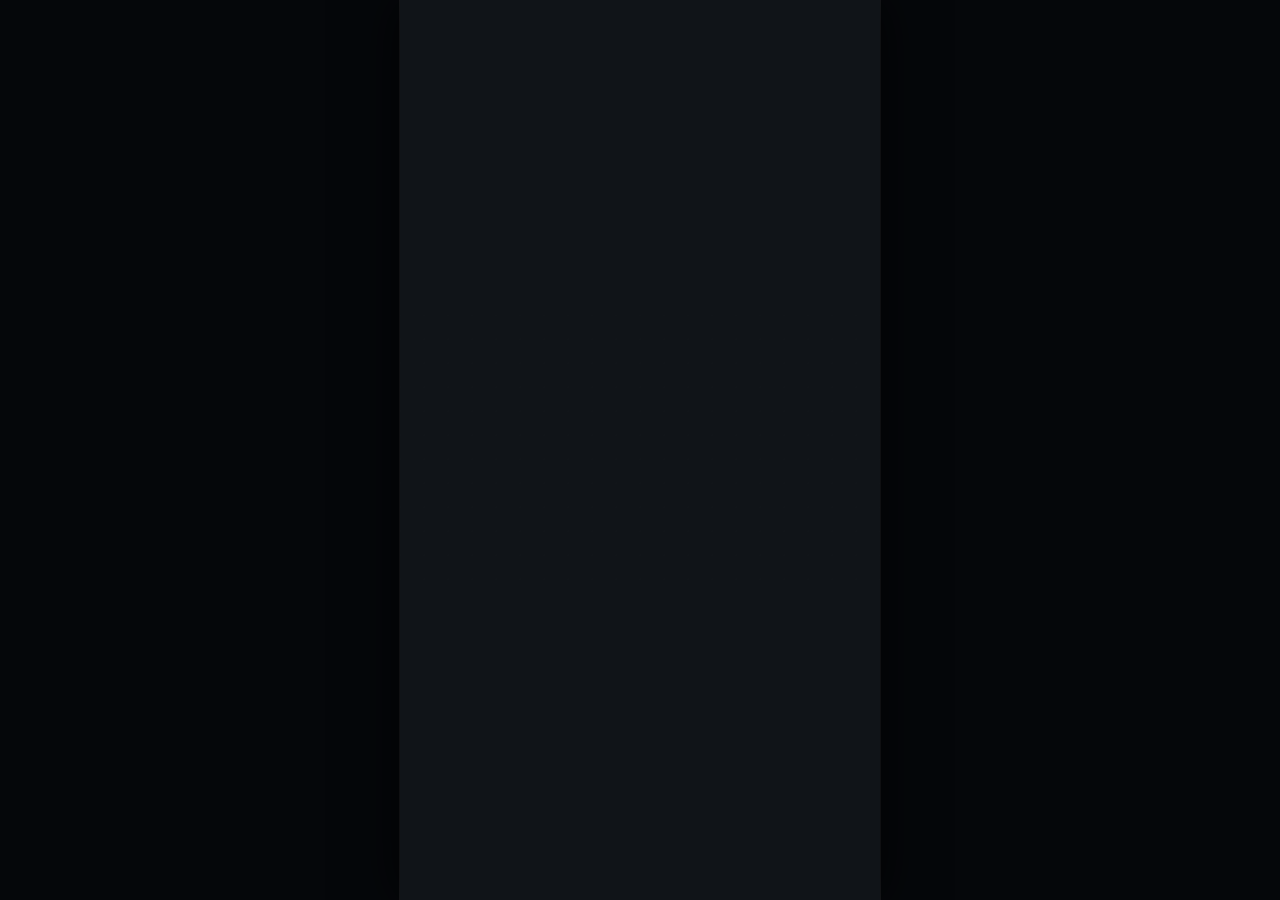
==== commit e105d56a: "Cap nhat game: 2026-10-16 23:13:03" ====
--- a/index.html
+++ b/index.html
@@ -88,6 +88,9 @@
         </div>
       </header>
 
+      <!-- Thông báo nổi Toast -->
+      <div id="lobby-toast" class="lobby-toast hidden"></div>
+
       <!-- Nội dung 5 Tab chính -->
       <main class="lobby-content">
 
@@ -98,80 +101,130 @@
             <p class="panel-desc">Dùng coin 🪙 SSC nhặt từ quái để nâng cấp vĩnh viễn</p>
           </div>
 
-          <!-- Rương may mắn hàng ngày -->
-          <div class="shop-lucky-chest">
-            <div class="chest-icon">🎁</div>
-            <div class="chest-info">
-              <b>Rương Báu Miễn Phí</b>
-              <small id="chest-status">Nhận ngẫu nhiên 15 ~ 50 SSC mỗi ngày</small>
-            </div>
-            <button id="btn-claim-chest" class="btn small primary">MỞ RƯƠNG</button>
+          <!-- Gói tiếp tế & Quà tặng miễn phí -->
+          <div class="shop-free-section">
+            <h3 class="section-title">🎁 Tiếp Tế Miễn Phí</h3>
+            <div class="free-cards-grid">
+              <!-- Rương may mắn hàng ngày -->
+              <div class="shop-lucky-chest">
+                <div class="chest-icon">🎁</div>
+                <div class="chest-info">
+                  <b>Rương May Mắn</b>
+                  <small id="chest-status">Nhận ngẫu nhiên 15 ~ 50 SSC</small>
+                </div>
+                <button id="btn-claim-chest" class="btn small primary">MỞ RƯƠNG</button>
+              </div>
+
+              <!-- Gói tân thủ -->
+              <div class="shop-supply-card">
+                <div class="supply-icon">⚡</div>
+                <div class="supply-info">
+                  <b>Gói Tiếp Tế Tân Thủ</b>
+                  <small id="starter-status">Tặng ngay 100 SSC khởi nghiệp</small>
+                </div>
+                <button id="btn-claim-starter" class="btn small gold-btn">NHẬN NGAY</button>
+              </div>
+            </div>
           </div>
 
           <!-- Danh sách thẻ nâng cấp vĩnh viễn -->
-          <div id="meta-shop" class="shop-grid"></div>
+          <div class="meta-section">
+            <h3 class="section-title">⚡ Cường Hóa Chỉ Số Vĩnh Viễn</h3>
+            <div id="meta-shop" class="shop-grid"></div>
+          </div>
         </section>
 
         <!-- TAB 2: TRANG BỊ (EQUIPMENT) -->
         <section id="tab-equip" class="tab-panel hidden">
           <div class="panel-header">
             <h2>🛡️ TRANG BỊ & CHỈ SỐ</h2>
-            <p class="panel-desc">Trang bị cường hóa sức mạnh khởi đầu của nhân vật</p>
-          </div>
-
-          <!-- Tổng quan nhân vật -->
+            <p class="panel-desc">Quản lý trang bị, cường hóa và xem sức mạnh nhân vật</p>
+          </div>
+
+          <!-- Tổng quan nhân vật & Chỉ số chiến đấu -->
           <div class="equip-character-preview">
             <div class="character-circle">
               <span class="char-avatar">🧙‍♂️</span>
               <div class="circle-halo"></div>
             </div>
             <div class="char-summary">
-              <h3>Bóng Đêm Hộ Vệ</h3>
+              <h3>Bóng Đêm Hộ Vệ <span class="char-level-badge">Cấp 1</span></h3>
               <p>Chiến binh bóng tối mang sức mạnh hủy diệt</p>
             </div>
           </div>
 
-          <!-- 4 Ô trang bị -->
-          <div class="equip-slots">
-            <div class="slot-card active">
-              <span class="slot-icon">🗡️</span>
-              <div class="slot-info">
-                <b>Kiếm Hắc Ám</b>
-                <small>Vũ khí chính · ST +12</small>
-              </div>
-              <span class="slot-tag">Trang bị</span>
-            </div>
-            <div class="slot-card active">
-              <span class="slot-icon">🛡️</span>
-              <div class="slot-info">
-                <b>Áo Giáp Thép</b>
-                <small>Giáp ngực · Máu +100</small>
-              </div>
-              <span class="slot-tag">Trang bị</span>
-            </div>
-            <div class="slot-card">
-              <span class="slot-icon">💍</span>
-              <div class="slot-info">
-                <b>Nhẫn Gió Nhẹ</b>
-                <small>Phụ kiện · Tốc độ +10%</small>
-              </div>
-              <span class="slot-tag green">Đang bật</span>
-            </div>
-            <div class="slot-card">
-              <span class="slot-icon">📿</span>
-              <div class="slot-info">
-                <b>Bùa Hút Hồn</b>
-                <small>Dây chuyền · Tầm hút +20%</small>
-              </div>
-              <span class="slot-tag green">Đang bật</span>
+          <!-- 4 Chỉ số Lực Chiến Cơ Bản -->
+          <div class="char-stats-grid">
+            <div class="stat-box">
+              <span class="stat-box-icon">⚔️</span>
+              <div class="stat-box-body">
+                <small>Sát thương</small>
+                <b id="stat-val-damage">10</b>
+              </div>
+            </div>
+            <div class="stat-box">
+              <span class="stat-box-icon">❤️</span>
+              <div class="stat-box-body">
+                <small>Máu tối đa</small>
+                <b id="stat-val-hp">100</b>
+              </div>
+            </div>
+            <div class="stat-box">
+              <span class="stat-box-icon">👟</span>
+              <div class="stat-box-body">
+                <small>Tốc chạy</small>
+                <b id="stat-val-speed">100%</b>
+              </div>
+            </div>
+            <div class="stat-box">
+              <span class="stat-box-icon">🧲</span>
+              <div class="stat-box-body">
+                <small>Tầm hút ngọc</small>
+                <b id="stat-val-magnet">100</b>
+              </div>
+            </div>
+          </div>
+
+          <!-- 4 Ô trang bị đang mặc (Có nút CƯỜNG HÓA hoạt động thật) -->
+          <div class="equip-section">
+            <h3 class="section-title">⚔️ Trang Bị Đang Đeo (Bấm để Cường Hóa)</h3>
+            <div id="equip-slots-container" class="equip-slots"></div>
+          </div>
+
+          <!-- Túi đồ dự phòng (Kho đồ) -->
+          <div class="inventory-section">
+            <h3 class="section-title">🎒 Túi Đồ Dự Phòng</h3>
+            <div class="inventory-grid">
+              <div class="inventory-item">
+                <span class="inv-icon">🔮</span>
+                <div class="inv-info">
+                  <b>Trượng Hư Không</b>
+                  <small>Giảm hồi chiêu kỹ năng 10%</small>
+                </div>
+                <button class="btn mini primary" id="btn-equip-wand">Đổi Món</button>
+              </div>
+              <div class="inventory-item">
+                <span class="inv-icon">💍</span>
+                <div class="inv-info">
+                  <b>Nhẫn Bạo Kích</b>
+                  <small>Tăng 8% tỉ lệ bạo kích đạn</small>
+                </div>
+                <button class="btn mini primary" id="btn-equip-ring">Đổi Món</button>
+              </div>
             </div>
           </div>
         </section>
 
         <!-- TAB 3: CHIẾN ĐẤU (BATTLE - TAB MẶC ĐỊNH) -->
         <section id="tab-battle" class="tab-panel">
+          <div class="panel-header">
+            <h2>⚔️ CHIẾN TRƯỜNG SINH TỒN</h2>
+            <p class="panel-desc">Chọn ải thử thách, chỉnh phím bấm và bắt đầu xuất trận</p>
+          </div>
+
+          <!-- Hero Stage Card -->
           <div class="battle-hero-card">
-            <div class="map-badge">ẢI 1 · RỪNG BÓNG ĐÊM</div>
+            <div id="battle-stage-badge" class="map-badge">ẢI 1 · RỪNG BÓNG ĐÊM</div>
             <div class="battle-stage-visual">
               <div class="stage-portal">
                 <span class="portal-boss">👾</span>
@@ -179,8 +232,30 @@
               </div>
             </div>
             <div class="stage-info">
-              <h3>Mục Tiêu Sống Sót: 10 Phút</h3>
-              <p>Boss khổng lồ xuất hiện ở các phút <b>2</b>, <b>5</b> và <b>8</b>!</p>
+              <h3 id="battle-stage-title">Mục Tiêu Sống Sót: 10 Phút</h3>
+              <p id="battle-stage-desc">Boss khổng lồ xuất hiện ở các phút <b>2</b>, <b>5</b> và <b>8</b>!</p>
+            </div>
+          </div>
+
+          <!-- Chọn Bản Đồ (Stage Select) -->
+          <div class="stage-selector-wrap">
+            <span class="quick-title">🗺️ Chọn Ải Chiến Đấu:</span>
+            <div class="stage-selector-grid">
+              <button type="button" class="stage-card active" data-stage="1">
+                <div class="stage-icon">🌲</div>
+                <div class="stage-name">Ải 1: Rừng Bóng Đêm</div>
+                <small class="stage-tag">Đang chọn</small>
+              </button>
+              <button type="button" class="stage-card" data-stage="2">
+                <div class="stage-icon">🌋</div>
+                <div class="stage-name">Ải 2: Hang Dung Nham</div>
+                <small class="stage-tag hot">Khó · +20% Tốc</small>
+              </button>
+              <button type="button" class="stage-card" data-stage="3">
+                <div class="stage-icon">🌌</div>
+                <div class="stage-name">Ải 3: Đỉnh Hư Không</div>
+                <small class="stage-tag dark">Ác Mộng</small>
+              </button>
             </div>
           </div>
 
@@ -208,7 +283,7 @@
             <button id="btn-start-battle" class="btn battle-start-btn">
               <span class="sword-icon">⚔️</span>
               <span class="btn-text">
-                <b>XUẤT TRẬN</b>
+                <b>XUẤT TRẬN NGAY</b>
                 <small>Bắt đầu cuộc chiến sinh tồn</small>
               </span>
             </button>
@@ -218,134 +293,113 @@
         <!-- TAB 4: KỸ NĂNG (SKILLS) -->
         <section id="tab-skills" class="tab-panel hidden">
           <div class="panel-header">
-            <h2>⚡ THƯ VIỆN KỸ NĂNG</h2>
-            <p class="panel-desc">Các chiêu thức bí truyền xuất hiện khi lên cấp trong trận</p>
-          </div>
-
-          <div class="skills-catalog">
-            <div class="skill-entry">
-              <div class="skill-entry-icon">⚡</div>
-              <div class="skill-entry-body">
-                <div class="skill-entry-title">
-                  <b>Sét Dây Chuyền</b>
-                  <span class="skill-max">Tối đa Lv.5</span>
-                </div>
-                <p>Tự động phóng tia sét giật nảy qua nhiều mục tiêu quái vật gần nhau mỗi 4 giây.</p>
-              </div>
-            </div>
-            <div class="skill-entry">
-              <div class="skill-entry-icon">💥</div>
-              <div class="skill-entry-body">
-                <div class="skill-entry-title">
-                  <b>Sóng Xung Kích</b>
-                  <span class="skill-max">Tối đa Lv.5</span>
-                </div>
-                <p>Phát ra một luồng sóng chấn động đẩy văng và gây sát thương lớn lên quái áp sát.</p>
-              </div>
-            </div>
-            <div class="skill-entry">
-              <div class="skill-entry-icon">🌀</div>
-              <div class="skill-entry-body">
-                <div class="skill-entry-title">
-                  <b>Lỗ Đen Không Gian</b>
-                  <span class="skill-max">Tối đa Lv.5</span>
-                </div>
-                <p>Mở một hố đen hút toàn bộ quái vật trong khu vực lại gần rồi phát nổ hủy diệt.</p>
-              </div>
-            </div>
-            <div class="skill-entry">
-              <div class="skill-entry-icon">⏳</div>
-              <div class="skill-entry-body">
-                <div class="skill-entry-title">
-                  <b>Dòng Chảy Thời Gian</b>
-                  <span class="skill-max">Tối đa Lv.5</span>
-                </div>
-                <p>Bóp nghẹt thời gian, làm chậm 60% toàn bộ chuyển động của quái vật trên bản đồ.</p>
-              </div>
-            </div>
-            <div class="skill-entry">
-              <div class="skill-entry-icon">🔮</div>
-              <div class="skill-entry-body">
-                <div class="skill-entry-title">
-                  <b>Búp Bê Voodoo</b>
-                  <span class="skill-max">Tối đa Lv.5</span>
-                </div>
-                <p>Nguyền rủa: Khi 1 quái vật chết, kẻ địch đứng gần nó nhất cũng phải gánh thêm sát thương.</p>
-              </div>
-            </div>
-            <div class="skill-entry">
-              <div class="skill-entry-icon">🩸</div>
-              <div class="skill-entry-body">
-                <div class="skill-entry-title">
-                  <b>Hợp Đồng Máu</b>
-                  <span class="skill-max">Tối đa Lv.3</span>
-                </div>
-                <p>Đánh đổi sinh mệnh: Giảm 15% Max HP để nhận lấy tăng vọt 35% toàn bộ sát thương đạn!</p>
-              </div>
-            </div>
-          </div>
+            <h2>⚡ BÍ KÍP KỸ NĂNG</h2>
+            <p class="panel-desc">Nhấp vào kỹ năng để xem chi tiết cấp độ (Lv 1 ~ Lv 5) và combo</p>
+          </div>
+
+          <div id="skills-catalog-container" class="skills-catalog"></div>
         </section>
 
         <!-- TAB 5: SỰ KIỆN (EVENT) -->
         <section id="tab-event" class="tab-panel hidden">
           <div class="panel-header">
             <h2>🎁 SỰ KIỆN & ĐIỂM DANH</h2>
-            <p class="panel-desc">Hoàn thành nhiệm vụ nhận thêm nhiều coin SSC miễn phí</p>
-          </div>
-
-          <!-- Chuỗi điểm danh -->
+            <p class="panel-desc">Điểm danh 7 ngày và làm nhiệm vụ nhận hàng trăm coin SSC</p>
+          </div>
+
+          <!-- Chuỗi điểm danh 7 ngày -->
           <div class="event-card">
-            <h3 class="event-title">📅 Điểm Danh Nhận Quà</h3>
-            <p class="event-sub">Điểm danh mỗi ngày nhận thưởng coin SSC miễn phí</p>
+            <h3 class="event-title">📅 Chuỗi Điểm Danh 7 Ngày</h3>
+            <p class="event-sub">Điểm danh mỗi ngày để gom thật nhiều SSC nâng cấp nhân vật</p>
             <div class="daily-streak">
               <div class="day-box claimed">
                 <span class="day-num">Ngày 1</span>
                 <span class="day-reward">🪙 10</span>
-                <span class="day-check">✔</span>
+                <span class="day-check">✔ Đã nhận</span>
               </div>
               <div class="day-box active" id="daily-box-today">
                 <span class="day-num">Hôm nay</span>
                 <span class="day-reward">🪙 25</span>
-                <button id="btn-daily-claim" class="btn mini primary">Nhận</button>
+                <button id="btn-daily-claim" class="btn mini primary">NHẬN 25🪙</button>
               </div>
               <div class="day-box">
                 <span class="day-num">Ngày 3</span>
                 <span class="day-reward">🪙 35</span>
+                <span class="day-status">Khóa</span>
               </div>
               <div class="day-box">
                 <span class="day-num">Ngày 4</span>
                 <span class="day-reward">🪙 50</span>
+                <span class="day-status">Khóa</span>
+              </div>
+              <div class="day-box">
+                <span class="day-num">Ngày 5</span>
+                <span class="day-reward">🪙 65</span>
+                <span class="day-status">Khóa</span>
+              </div>
+              <div class="day-box">
+                <span class="day-num">Ngày 6</span>
+                <span class="day-reward">🪙 80</span>
+                <span class="day-status">Khóa</span>
               </div>
               <div class="day-box special">
                 <span class="day-num">Ngày 7</span>
-                <span class="day-reward">🪙 100</span>
-              </div>
-            </div>
-          </div>
-
-          <!-- Nhiệm vụ ngày -->
+                <span class="day-reward">🪙 150</span>
+                <span class="day-status">👑 Rương VIP</span>
+              </div>
+            </div>
+          </div>
+
+          <!-- Nhiệm vụ hàng ngày có nút nhận thật -->
           <div class="event-card">
-            <h3 class="event-title">🎯 Nhiệm Vụ Hằng Ngày</h3>
+            <h3 class="event-title">🎯 Nhiệm Vụ Hàng Ngày</h3>
             <div class="quest-list">
               <div class="quest-item">
                 <div class="quest-info">
-                  <b>Diệt 50 quái vật</b>
-                  <small>Tiêu diệt kẻ địch trong bất kỳ trận nào</small>
-                </div>
-                <span class="quest-reward">+15 SSC</span>
+                  <b>🌟 Đăng nhập hôm nay</b>
+                  <small>Mở game điểm danh hàng ngày</small>
+                </div>
+                <div class="quest-action">
+                  <span class="quest-reward">+15 SSC</span>
+                  <button id="btn-quest-login" class="btn mini primary">Nhận</button>
+                </div>
               </div>
               <div class="quest-item">
                 <div class="quest-info">
-                  <b>Sống sót 2 phút</b>
+                  <b>⚔️ Diệt 50 quái vật</b>
+                  <small>Tiêu diệt kẻ địch trong bất kỳ trận nào</small>
+                </div>
+                <div class="quest-action">
+                  <span class="quest-reward">+20 SSC</span>
+                  <button id="btn-quest-kills" class="btn mini primary">Nhận</button>
+                </div>
+              </div>
+              <div class="quest-item">
+                <div class="quest-info">
+                  <b>⏱️ Sống sót 2 phút</b>
                   <small>Chống chọi qua đợt Boss đầu tiên</small>
                 </div>
-                <span class="quest-reward">+20 SSC</span>
+                <div class="quest-action">
+                  <span class="quest-reward">+25 SSC</span>
+                  <button id="btn-quest-survive" class="btn mini primary">Nhận</button>
+                </div>
+              </div>
+              <div class="quest-item">
+                <div class="quest-info">
+                  <b>🔨 Cường hóa 1 lần</b>
+                  <small>Cường hóa trang bị hoặc nâng cấp trong shop</small>
+                </div>
+                <div class="quest-action">
+                  <span class="quest-reward">+30 SSC</span>
+                  <button id="btn-quest-upgrade" class="btn mini primary">Nhận</button>
+                </div>
               </div>
             </div>
           </div>
         </section>
 
       </main>
+
 
       <!-- ══════════════════════════════════════════════════════ -->
       <!-- THANH ĐIỀU HƯỚNG 5 TAB Ở ĐÁY (BOTTOM NAVIGATION BAR)    -->
--- a/css/style.css
+++ b/css/style.css
@@ -77,9 +77,12 @@
   background: var(--bg-primary);
   z-index: 5;
   transition: opacity 0.25s ease, transform 0.25s ease;
-}
-
-.screen.hidden {
+.hidden,
+.screen.hidden,
+.tab-panel.hidden,
+.overlay.hidden,
+.modal-backdrop.hidden,
+#joystick-zone.hidden {
   display: none !important;
 }
 
@@ -621,37 +624,110 @@
 }
 
 /* ─────────────────────────────────────────────────────────────
+   THÔNG BÁO NỔI (TOAST NOTIFICATION)
+   ───────────────────────────────────────────────────────────── */
+.lobby-toast {
+  position: absolute;
+  top: 70px;
+  left: 50%;
+  transform: translateX(-50%) translateY(-20px);
+  background: rgba(14, 20, 32, 0.95);
+  border: 1.5px solid var(--accent-cyan);
+  box-shadow: 0 8px 24px rgba(0, 0, 0, 0.7), 0 0 16px rgba(79, 195, 247, 0.35);
+  color: #fff;
+  padding: 10px 18px;
+  border-radius: 24px;
+  font-size: 13px;
+  font-weight: 700;
+  z-index: 100;
+  pointer-events: none;
+  opacity: 0;
+  transition: opacity 0.25s ease, transform 0.25s ease;
+  white-space: nowrap;
+}
+
+.lobby-toast.show {
+  opacity: 1;
+  transform: translateX(-50%) translateY(0);
+}
+
+.section-title {
+  font-size: 13.5px;
+  font-weight: 800;
+  color: var(--accent-cyan);
+  letter-spacing: 0.5px;
+  margin: 6px 0 10px;
+  display: flex;
+  align-items: center;
+  gap: 6px;
+}
+
+/* ─────────────────────────────────────────────────────────────
    TAB 1: SHOP (CỬA HÀNG)
    ───────────────────────────────────────────────────────────── */
-.shop-lucky-chest {
+.shop-free-section {
+  display: flex;
+  flex-direction: column;
+  gap: 4px;
+}
+
+.free-cards-grid {
+  display: flex;
+  flex-direction: column;
+  gap: 8px;
+}
+
+.shop-lucky-chest,
+.shop-supply-card {
   display: flex;
   align-items: center;
   gap: 12px;
-  background: linear-gradient(135deg, #2b1f07 0%, #181c25 100%);
-  border: 1px solid var(--accent-gold);
+  background: linear-gradient(135deg, #1b263b 0%, #0f1624 100%);
+  border: 1px solid rgba(79, 195, 247, 0.35);
   border-radius: 14px;
   padding: 12px 14px;
 }
 
-.chest-icon {
-  font-size: 32px;
-}
-
-.chest-info {
+.shop-lucky-chest {
+  background: linear-gradient(135deg, #2b1f07 0%, #181c25 100%);
+  border-color: var(--accent-gold);
+}
+
+.chest-icon,
+.supply-icon {
+  font-size: 30px;
+  filter: drop-shadow(0 0 6px rgba(255, 213, 79, 0.4));
+}
+
+.chest-info,
+.supply-info {
   flex: 1;
   display: flex;
   flex-direction: column;
   gap: 2px;
 }
 
-.chest-info b {
-  font-size: 14px;
-  color: var(--accent-gold);
-}
-
-.chest-info small {
+.chest-info b,
+.supply-info b {
+  font-size: 13.5px;
+  color: #fff;
+}
+
+.chest-info small,
+.supply-info small {
   font-size: 11px;
   color: var(--text-sub);
+}
+
+.gold-btn {
+  background: linear-gradient(135deg, #ffb300 0%, #f57f17 100%);
+  color: #000;
+  font-weight: 800;
+  border: none;
+}
+
+.gold-btn:hover {
+  filter: brightness(1.1);
 }
 
 .shop-grid {
@@ -663,13 +739,18 @@
 .shop-card {
   background: var(--bg-secondary);
   border: 1px solid var(--border-color);
-  border-radius: 12px;
+  border-radius: 14px;
   padding: 12px 10px;
   display: flex;
   flex-direction: column;
   align-items: center;
   gap: 6px;
   text-align: center;
+  transition: transform 0.15s ease, border-color 0.15s ease;
+}
+
+.shop-card:hover {
+  border-color: rgba(79, 195, 247, 0.4);
 }
 
 .shop-card .shop-head {
@@ -712,6 +793,11 @@
   border: 1px solid var(--accent-gold);
   border-radius: 8px;
   cursor: pointer;
+  transition: transform 0.1s ease;
+}
+
+.btn.buy:active {
+  transform: scale(0.95);
 }
 
 .btn.buy:disabled {
@@ -726,16 +812,16 @@
 }
 
 /* ─────────────────────────────────────────────────────────────
-   TAB 2: TRANG BỊ (EQUIPMENT)
+   TAB 2: TRANG BỊ & CHỈ SỐ (EQUIPMENT)
    ───────────────────────────────────────────────────────────── */
 .equip-character-preview {
   display: flex;
   align-items: center;
   gap: 16px;
-  background: var(--bg-secondary);
-  border: 1px solid var(--border-color);
-  border-radius: 14px;
-  padding: 14px;
+  background: linear-gradient(135deg, #162033 0%, #0d1422 100%);
+  border: 1.5px solid rgba(79, 195, 247, 0.3);
+  border-radius: 16px;
+  padding: 14px 16px;
 }
 
 .character-circle {
@@ -749,6 +835,7 @@
   align-items: center;
   justify-content: center;
   flex-shrink: 0;
+  box-shadow: 0 0 16px rgba(79, 195, 247, 0.4);
 }
 
 .char-avatar {
@@ -758,12 +845,60 @@
 .char-summary h3 {
   font-size: 16px;
   color: #fff;
+  display: flex;
+  align-items: center;
+  gap: 8px;
+}
+
+.char-level-badge {
+  font-size: 11px;
+  background: var(--accent-gold);
+  color: #000;
+  font-weight: 800;
+  padding: 2px 7px;
+  border-radius: 10px;
 }
 
 .char-summary p {
   font-size: 12px;
   color: var(--text-sub);
-  margin-top: 2px;
+  margin-top: 3px;
+}
+
+/* 4 Hộp chỉ số lực chiến */
+.char-stats-grid {
+  display: grid;
+  grid-template-columns: repeat(2, 1fr);
+  gap: 8px;
+}
+
+.stat-box {
+  display: flex;
+  align-items: center;
+  gap: 10px;
+  background: var(--bg-secondary);
+  border: 1px solid var(--border-color);
+  border-radius: 12px;
+  padding: 10px 12px;
+}
+
+.stat-box-icon {
+  font-size: 22px;
+}
+
+.stat-box-body {
+  display: flex;
+  flex-direction: column;
+}
+
+.stat-box-body small {
+  font-size: 11px;
+  color: var(--text-muted);
+}
+
+.stat-box-body b {
+  font-size: 14px;
+  color: #fff;
 }
 
 .equip-slots {
@@ -778,50 +913,191 @@
   gap: 12px;
   background: var(--bg-secondary);
   border: 1px solid var(--border-color);
+  border-radius: 14px;
+  padding: 10px 14px;
+  transition: border-color 0.15s ease;
+}
+
+.slot-card.active {
+  border-color: rgba(79, 195, 247, 0.4);
+}
+
+.slot-icon {
+  font-size: 26px;
+  width: 44px;
+  height: 44px;
+  background: var(--bg-card);
+  border: 1px solid rgba(255, 255, 255, 0.08);
+  border-radius: 12px;
+  display: flex;
+  align-items: center;
+  justify-content: center;
+  flex-shrink: 0;
+}
+
+.slot-info {
+  flex: 1;
+  display: flex;
+  flex-direction: column;
+  gap: 1px;
+}
+
+.slot-info b {
+  font-size: 13.5px;
+  color: #fff;
+  display: flex;
+  align-items: center;
+  gap: 6px;
+}
+
+.slot-lv-tag {
+  font-size: 10px;
+  color: var(--accent-gold);
+  border: 1px solid rgba(255, 213, 79, 0.4);
+  padding: 1px 5px;
+  border-radius: 4px;
+}
+
+.slot-info small {
+  font-size: 11.5px;
+  color: var(--accent-cyan);
+}
+
+.enhance-btn {
+  padding: 6px 12px;
+  font-size: 11.5px;
+  font-weight: 700;
+  border-radius: 8px;
+  background: #1c2e22;
+  border: 1px solid var(--accent-gold);
+  color: var(--accent-gold);
+  cursor: pointer;
+  display: flex;
+  flex-direction: column;
+  align-items: center;
+  line-height: 1.2;
+}
+
+.enhance-btn:active {
+  transform: scale(0.94);
+}
+
+.enhance-btn small {
+  font-size: 9.5px;
+  opacity: 0.85;
+}
+
+.inventory-grid {
+  display: flex;
+  flex-direction: column;
+  gap: 8px;
+}
+
+.inventory-item {
+  display: flex;
+  align-items: center;
+  gap: 12px;
+  background: var(--bg-card);
+  border: 1px solid var(--border-color);
   border-radius: 12px;
   padding: 10px 14px;
 }
 
-.slot-icon {
-  font-size: 26px;
-  width: 40px;
-  height: 40px;
-  background: var(--bg-card);
+.inv-icon {
+  font-size: 24px;
+  width: 38px;
+  height: 38px;
+  background: rgba(255, 255, 255, 0.04);
   border-radius: 10px;
   display: flex;
   align-items: center;
   justify-content: center;
 }
 
-.slot-info {
+.inv-info {
   flex: 1;
   display: flex;
   flex-direction: column;
 }
 
-.slot-info b {
-  font-size: 13.5px;
-  color: #fff;
-}
-
-.slot-info small {
-  font-size: 11.5px;
+.inv-info b {
+  font-size: 13px;
+  color: #fff;
+}
+
+.inv-info small {
+  font-size: 11px;
   color: var(--text-sub);
 }
 
-.slot-tag {
+/* ─────────────────────────────────────────────────────────────
+   TAB 3: CHIẾN ĐẤU (BATTLE) - CHỌN ẢI
+   ───────────────────────────────────────────────────────────── */
+.stage-selector-wrap {
+  display: flex;
+  flex-direction: column;
+  gap: 8px;
+}
+
+.stage-selector-grid {
+  display: grid;
+  grid-template-columns: repeat(3, 1fr);
+  gap: 8px;
+}
+
+.stage-card {
+  background: var(--bg-secondary);
+  border: 1.5px solid var(--border-color);
+  border-radius: 12px;
+  padding: 10px 6px;
+  display: flex;
+  flex-direction: column;
+  align-items: center;
+  gap: 4px;
+  text-align: center;
+  cursor: pointer;
+  color: var(--text-sub);
+  transition: all 0.2s ease;
+}
+
+.stage-card .stage-icon {
+  font-size: 24px;
+}
+
+.stage-card .stage-name {
   font-size: 11px;
-  padding: 3px 8px;
-  border-radius: 6px;
-  background: rgba(79, 195, 247, 0.15);
-  color: var(--accent-cyan);
-  border: 1px solid rgba(79, 195, 247, 0.3);
-}
-
-.slot-tag.green {
-  background: rgba(105, 240, 174, 0.15);
-  color: var(--accent-green);
-  border-color: rgba(105, 240, 174, 0.3);
+  font-weight: 700;
+  line-height: 1.2;
+}
+
+.stage-tag {
+  font-size: 9.5px;
+  padding: 2px 5px;
+  border-radius: 4px;
+  background: rgba(255, 255, 255, 0.08);
+}
+
+.stage-tag.hot {
+  color: #ff9800;
+  background: rgba(255, 152, 0, 0.15);
+}
+
+.stage-tag.dark {
+  color: #b388ff;
+  background: rgba(179, 136, 255, 0.15);
+}
+
+.stage-card.active {
+  border-color: var(--accent-cyan);
+  background: rgba(79, 195, 247, 0.1);
+  color: #fff;
+  box-shadow: 0 0 14px rgba(79, 195, 247, 0.35);
+}
+
+.stage-card.active .stage-tag {
+  background: var(--accent-cyan);
+  color: #000;
+  font-weight: 800;
 }
 
 /* ─────────────────────────────────────────────────────────────
@@ -835,11 +1111,25 @@
 
 .skill-entry {
   display: flex;
+  flex-direction: column;
+  background: var(--bg-secondary);
+  border: 1.5px solid var(--border-color);
+  border-radius: 14px;
+  padding: 12px 14px;
+  cursor: pointer;
+  transition: border-color 0.2s ease, background 0.2s ease;
+}
+
+.skill-entry:hover,
+.skill-entry.expanded {
+  border-color: var(--accent-cyan);
+  background: #141c2c;
+}
+
+.skill-entry-header {
+  display: flex;
+  align-items: center;
   gap: 12px;
-  background: var(--bg-secondary);
-  border: 1px solid var(--border-color);
-  border-radius: 14px;
-  padding: 12px;
 }
 
 .skill-entry-icon {
@@ -855,11 +1145,11 @@
   flex-shrink: 0;
 }
 
-.skill-entry-body {
+.skill-entry-summary {
   flex: 1;
   display: flex;
   flex-direction: column;
-  gap: 4px;
+  gap: 2px;
 }
 
 .skill-entry-title {
@@ -873,15 +1163,71 @@
   color: #fff;
 }
 
-.skill-max {
-  font-size: 11px;
-  color: var(--accent-gold);
-}
-
-.skill-entry-body p {
+.skill-type-tag {
+  font-size: 10px;
+  padding: 2px 7px;
+  border-radius: 10px;
+  background: rgba(79, 195, 247, 0.15);
+  color: var(--accent-cyan);
+  border: 1px solid rgba(79, 195, 247, 0.3);
+}
+
+.skill-entry-summary p {
   font-size: 12px;
   color: var(--text-sub);
-  line-height: 1.4;
+  line-height: 1.35;
+  margin: 0;
+}
+
+.skill-expand-arrow {
+  font-size: 12px;
+  color: var(--text-muted);
+  transition: transform 0.2s ease;
+}
+
+.skill-entry.expanded .skill-expand-arrow {
+  transform: rotate(180deg);
+  color: var(--accent-cyan);
+}
+
+/* Chi tiết các cấp độ khi mở rộng */
+.skill-levels-detail {
+  display: none;
+  margin-top: 10px;
+  padding-top: 10px;
+  border-top: 1px dashed rgba(255, 255, 255, 0.1);
+  animation: fadeIn 0.2s ease;
+}
+
+.skill-entry.expanded .skill-levels-detail {
+  display: block;
+}
+
+.skill-progression-list {
+  display: flex;
+  flex-direction: column;
+  gap: 6px;
+  font-size: 11.5px;
+}
+
+.prog-item {
+  display: flex;
+  align-items: center;
+  gap: 8px;
+  color: var(--text-sub);
+}
+
+.prog-badge {
+  font-weight: 800;
+  font-size: 10px;
+  color: var(--accent-gold);
+  background: rgba(255, 213, 79, 0.12);
+  padding: 1px 6px;
+  border-radius: 4px;
+}
+
+.prog-text b {
+  color: #fff;
 }
 
 /* ─────────────────────────────────────────────────────────────
@@ -890,8 +1236,8 @@
 .event-card {
   background: var(--bg-secondary);
   border: 1px solid var(--border-color);
-  border-radius: 14px;
-  padding: 14px;
+  border-radius: 16px;
+  padding: 14px 16px;
 }
 
 .event-title {
@@ -908,14 +1254,14 @@
 
 .daily-streak {
   display: grid;
-  grid-template-columns: repeat(5, 1fr);
-  gap: 6px;
+  grid-template-columns: repeat(4, 1fr);
+  gap: 8px;
 }
 
 .day-box {
   background: var(--bg-card);
   border: 1px solid var(--border-color);
-  border-radius: 8px;
+  border-radius: 10px;
   padding: 8px 4px;
   display: flex;
   flex-direction: column;
@@ -930,27 +1276,38 @@
 }
 
 .day-reward {
-  font-size: 11px;
+  font-size: 12px;
   font-weight: 700;
   color: var(--accent-gold);
 }
 
 .day-box.claimed {
   opacity: 0.5;
+  background: rgba(76, 175, 80, 0.08);
+  border-color: rgba(76, 175, 80, 0.3);
 }
 
 .day-check {
   color: var(--accent-green);
-  font-size: 11px;
+  font-size: 10.5px;
+  font-weight: 700;
+}
+
+.day-status {
+  font-size: 9.5px;
+  color: var(--text-muted);
 }
 
 .day-box.active {
   border-color: var(--accent-gold);
-  background: rgba(255, 213, 79, 0.12);
+  background: rgba(255, 213, 79, 0.15);
+  box-shadow: 0 0 12px rgba(255, 213, 79, 0.3);
 }
 
 .day-box.special {
+  grid-column: span 2;
   border-color: var(--accent-cyan);
+  background: rgba(79, 195, 247, 0.12);
 }
 
 .quest-list {
@@ -964,18 +1321,30 @@
   align-items: center;
   justify-content: space-between;
   background: var(--bg-card);
-  border-radius: 10px;
-  padding: 10px 12px;
+  border-radius: 12px;
+  padding: 10px 14px;
+  border: 1px solid rgba(255, 255, 255, 0.05);
+}
+
+.quest-info {
+  display: flex;
+  flex-direction: column;
 }
 
 .quest-info b {
   font-size: 13px;
-  display: block;
+  color: #fff;
 }
 
 .quest-info small {
   font-size: 11px;
   color: var(--text-sub);
+}
+
+.quest-action {
+  display: flex;
+  align-items: center;
+  gap: 10px;
 }
 
 .quest-reward {
@@ -1016,18 +1385,23 @@
   gap: 3px;
   cursor: pointer;
   height: 100%;
+  position: relative;
   transition: color 0.15s ease, transform 0.15s ease;
+  user-select: none;
+  -webkit-user-select: none;
+  -webkit-tap-highlight-color: transparent;
 }
 
 .nav-tab .nav-icon {
   font-size: 20px;
-  transition: transform 0.15s ease;
+  transition: transform 0.15s ease, filter 0.15s ease;
 }
 
 .nav-tab .nav-label {
   font-size: 11px;
   font-weight: 600;
   letter-spacing: 0.3px;
+  transition: color 0.15s ease;
 }
 
 .nav-tab:active {
@@ -1039,7 +1413,28 @@
 }
 
 .nav-tab.active .nav-icon {
-  transform: translateY(-2px);
+  transform: translateY(-2px) scale(1.15);
+  filter: drop-shadow(0 0 6px rgba(79, 195, 247, 0.6));
+}
+
+.nav-tab.active .nav-label {
+  color: #fff;
+  font-weight: 800;
+}
+
+.nav-tab.active::after {
+  content: "";
+  position: absolute;
+  top: 0;
+  width: 28px;
+  height: 3px;
+  background: var(--accent-cyan);
+  border-radius: 0 0 3px 3px;
+  box-shadow: 0 0 10px var(--accent-cyan);
+}
+
+.nav-tab.nav-main.active::after {
+  display: none;
 }
 
 /* Nút Chiến Đấu chính giữa: Nhô cao & nổi bật */
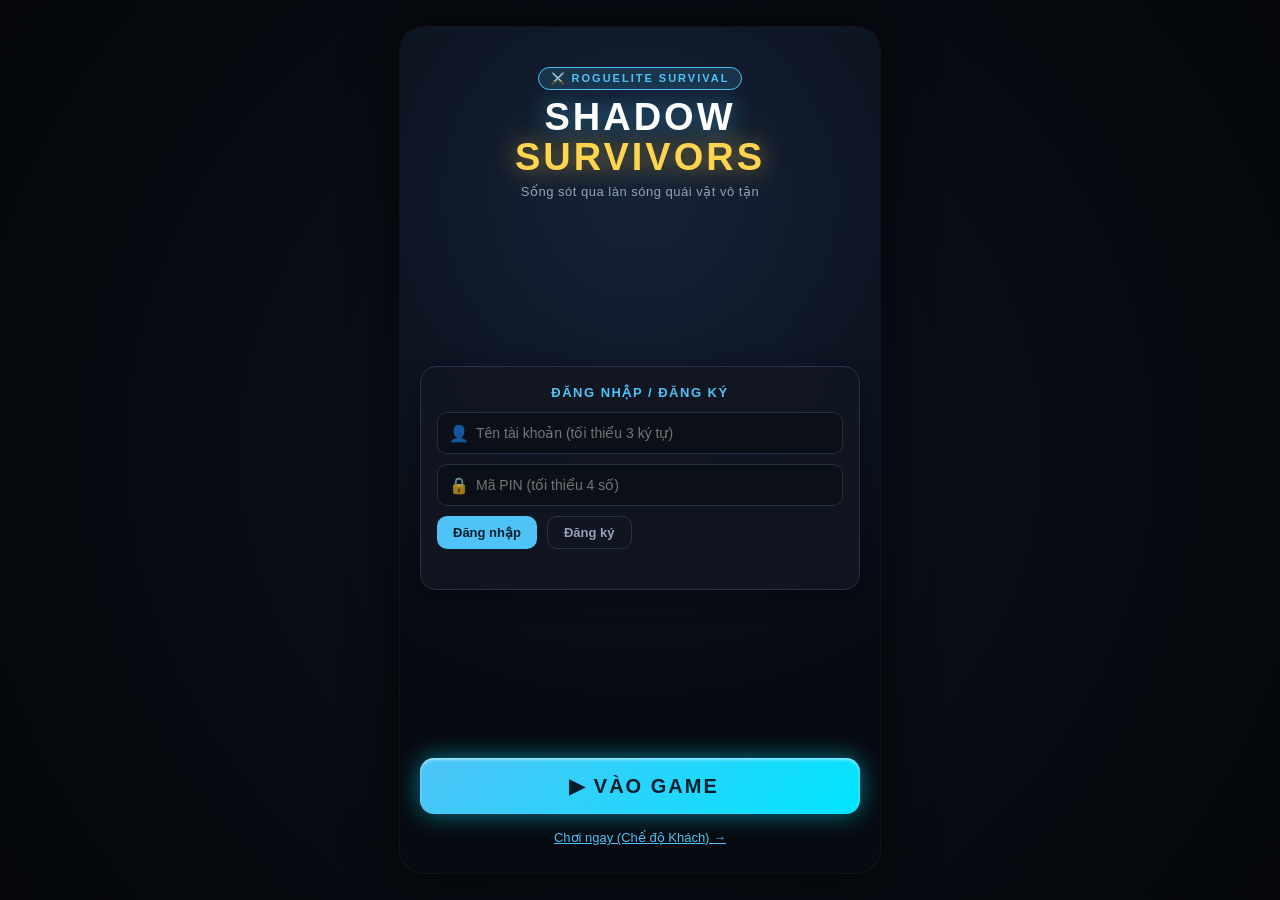
==== commit c70cad8d: "Fix CSS syntax error in .screen and add cache-busting v=2.2" ====
--- a/index.html
+++ b/index.html
@@ -4,7 +4,7 @@
   <meta charset="UTF-8" />
   <meta name="viewport" content="width=device-width, initial-scale=1.0, maximum-scale=1.0, user-scalable=no, viewport-fit=cover" />
   <title>Shadow Survivors — 2D Survival</title>
-  <link rel="stylesheet" href="css/style.css" />
+  <link rel="stylesheet" href="css/style.css?v=2.2" />
 </head>
 <body>
   <div id="game-app">
@@ -510,22 +510,22 @@
 
   </div>
 
-  <!-- Nạp scripts game theo đúng thứ tự -->
-  <script src="js/config.js"></script>
-  <script src="js/utils.js"></script>
-  <script src="js/input.js"></script>
-  <script src="js/systems/sprites.js"></script>
-  <script src="js/entities/projectile.js"></script>
-  <script src="js/entities/gem.js"></script>
-  <script src="js/entities/coin.js"></script>
-  <script src="js/entities/enemy.js"></script>
-  <script src="js/entities/player.js"></script>
-  <script src="js/systems/spawner.js"></script>
-  <script src="js/systems/skills.js"></script>
-  <script src="js/systems/meta.js"></script>
-  <script src="js/systems/save.js"></script>
-  <script src="js/systems/upgrades.js"></script>
-  <script src="js/ui.js"></script>
-  <script src="js/game.js"></script>
+  <!-- Nạp scripts game theo đúng thứ tự (kèm query v=2.2 chống cache trình duyệt) -->
+  <script src="js/config.js?v=2.2"></script>
+  <script src="js/utils.js?v=2.2"></script>
+  <script src="js/input.js?v=2.2"></script>
+  <script src="js/systems/sprites.js?v=2.2"></script>
+  <script src="js/entities/projectile.js?v=2.2"></script>
+  <script src="js/entities/gem.js?v=2.2"></script>
+  <script src="js/entities/coin.js?v=2.2"></script>
+  <script src="js/entities/enemy.js?v=2.2"></script>
+  <script src="js/entities/player.js?v=2.2"></script>
+  <script src="js/systems/spawner.js?v=2.2"></script>
+  <script src="js/systems/skills.js?v=2.2"></script>
+  <script src="js/systems/meta.js?v=2.2"></script>
+  <script src="js/systems/save.js?v=2.2"></script>
+  <script src="js/systems/upgrades.js?v=2.2"></script>
+  <script src="js/ui.js?v=2.2"></script>
+  <script src="js/game.js?v=2.2"></script>
 </body>
 </html>
--- a/css/style.css
+++ b/css/style.css
@@ -77,6 +77,8 @@
   background: var(--bg-primary);
   z-index: 5;
   transition: opacity 0.25s ease, transform 0.25s ease;
+}
+
 .hidden,
 .screen.hidden,
 .tab-panel.hidden,
